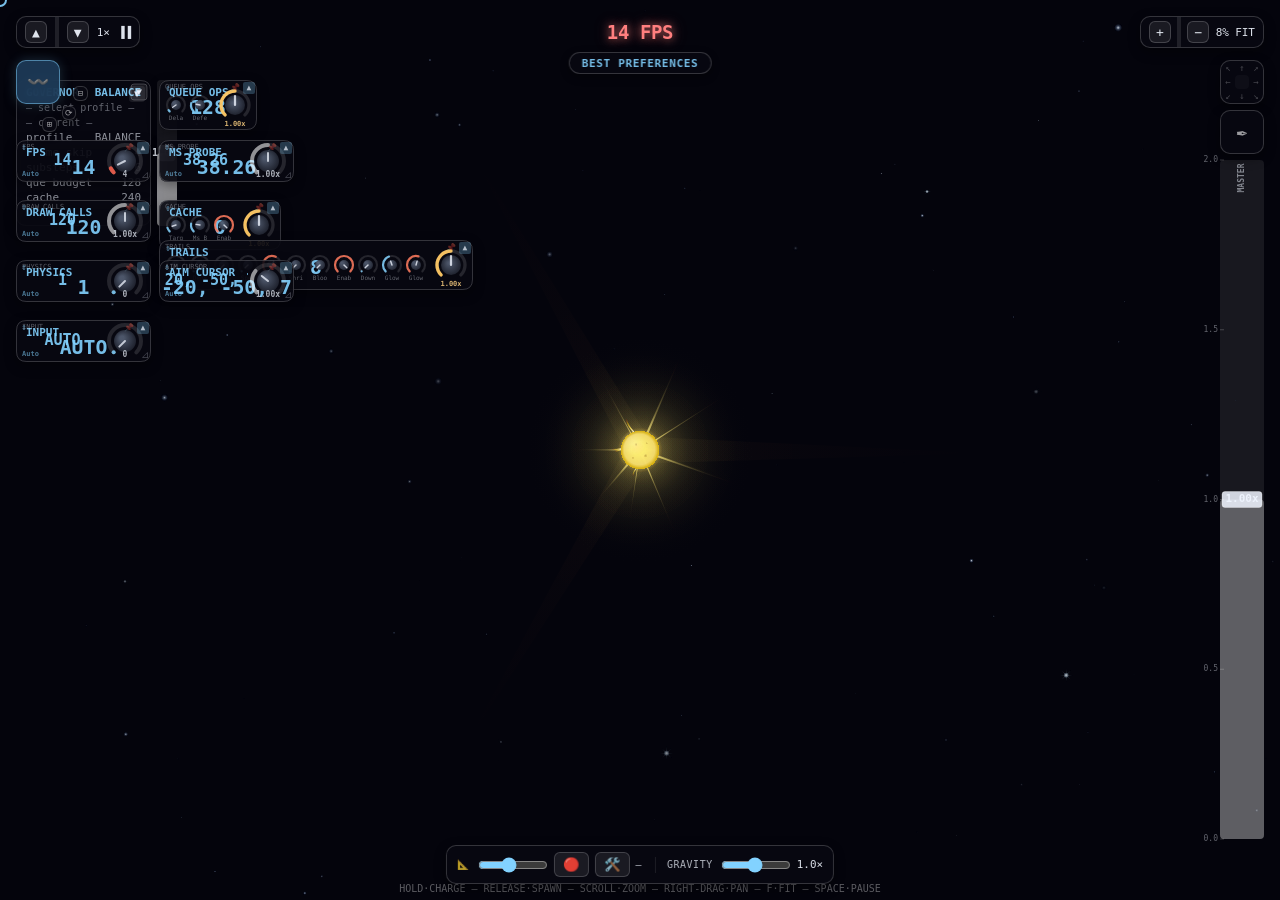
==== index.html @ 7699c80e "update" ====
<!DOCTYPE html>
<html lang="en">
<head>
<meta charset="UTF-8">
<meta name="viewport" content="width=device-width, initial-scale=1.0, maximum-scale=1.0, user-scalable=no">
<title>Galaxy Guardians</title>
<link rel="stylesheet" href="styles.css">
</head>
<body>
<canvas id="c"></canvas>
<div id="cursor"></div>
<div id="hint">HOLD·CHARGE — RELEASE·SPAWN — SCROLL·ZOOM — RIGHT-DRAG·PAN — F·FIT — SPACE·PAUSE</div>

<!-- TOP LEFT -->
<div id="speed-bar" role="toolbar" aria-label="Simulation Speed">
  <div class="sp-btn" id="sp-fast">▲</div>
  <div id="sp-track"><div id="sp-fill"></div><div id="sp-thumb"></div></div>
  <div class="sp-btn" id="sp-slow">▼</div>
  <div id="sp-label">1×</div>
  <div id="sp-pause" title="Pause/Resume">▐▐</div>
</div>

<!-- Top Middle Fps Counter -->
<div id="fpsCounter" role="toolbar" aria-label="Frames per second" class="fps-counter">0 FPS</div>

<!-- BEST PREFERENCES / benchmark button (under FPS counter, shown when debug is on) -->
<div id="bench-btn" title="Benchmark this device & save best preferences" aria-label="Best Preferences" role="button">BEST PREFERENCES</div>
<!-- Benchmark history strip: runs completed + score/improvement (shown when prefs exist) -->
<div id="bench-info" aria-hidden="true"></div>

<!-- TOP RIGHT -->
<div id="zoom-bar" role="toolbar" aria-label="Camera Zoom">
  <div class="zm-btn" id="zm-in" title="Zoom In">+</div>
  <div id="zm-track"><div id="zm-fill"></div><div id="zm-thumb"></div></div>
  <div class="zm-btn" id="zm-out" title="Zoom Out">−</div>
  <div id="zm-label">8%</div>
  <div id="zm-fit" title="Fit View">FIT</div>
</div>

<!-- PAN PAD (Below Zoom Bar) -->
<div id="pan-pad" aria-label="Directional Pan Control">
  <div class="pan-cell" dir="-1,-1">↖</div><div class="pan-cell" dir="0,-1">↑</div><div class="pan-cell" dir="1,-1">↗</div>
  <div class="pan-cell" dir="-1,0">←</div><div class="pan-cell center"></div><div class="pan-cell" dir="1,0">→</div>
  <div class="pan-cell" dir="-1,1">↙</div><div class="pan-cell" dir="0,1">↓</div><div class="pan-cell" dir="1,1">↘</div>
</div>

<!-- DEBUG TOGGLE (Below Pan Pad) -->
<div id="debug-btn" title="Toggle Debug Panels" aria-label="Toggle Debug" role="button">〰️</div>

<!-- DEBUG SATELLITES — 3 rays fanning right/below the debug button -->
<div id="dbg-closeall" class="dbg-sat" title="Close all panels (minimize + dock left)" aria-label="Close all panels" role="button">⊟</div>
<div id="dbg-reset"    class="dbg-sat" title="Reset all values to startup profile" aria-label="Reset all values" role="button">⟳</div>
<div id="dbg-arrange"  class="dbg-sat" title="Flip each panel minimized horizontal/vertical" aria-label="Flip panel orientation" role="button">⊞</div>

<!-- AIMS TOGGLE (Below Debug Button) -->
<div id="aims-btn" title="Toggle AIMS Input" aria-label="Toggle AIMS" role="button">✒️</div>

<div id="ui" role="toolbar" aria-label="Planet & Gravity Controls">
  <span class="lbl">📐</span>
  <input type="range" id="size-slider" min="1" max="10" value="5" step=".5">
  <button id="clear-btn">🔴</button>
  <button id="config-btn">🛠️</button>
  <span class="lbl" id="pcount">—</span>
  <span class="divider"></span>
  <span class="lbl">GRAVITY</span>
  <input type="range" id="grav-slider" min="0.05" max="2" value="1" step="0.05">
  <span id="grav-val">1.0×</span>
</div>

<!-- CONFIG MENU -->
<div id="config-menu" role="dialog" aria-modal="true">
  <div class="cfg-tabs">
    <div class="cfg-tab active" data-tab="physics">Physics</div>
    <div class="cfg-tab" data-tab="display">Display</div>
    <div class="cfg-tab" data-tab="sound">Sound</div>
    <div class="cfg-tab" data-tab="performance">CPU/GPU</div>
    <div class="cfg-tab" data-tab="hotkeys">Hotkeys</div>
    <div class="cfg-tab" data-tab="about">About</div>
    <div class="cfg-tab" data-tab="multiplayer">Multiplayer</div>
  </div>

  <div id="cfg-content-physics" class="cfg-content active">
    <div class="cfg-row"><label>GRAVITY CONST</label><input type="range" id="cfg-grav" min="40" max="240" value="120" step="2"><span id="cfg-grav-val">120</span></div>
    <div class="cfg-row"><label>SPRING STIFFNESS</label><input type="range" id="cfg-spring" min="0.1" max="1.2" value="0.40" step="0.01"><span id="cfg-spring-val">0.40</span></div>
    <div class="cfg-row"><label>DAMPING</label><input type="range" id="cfg-damp" min="0.96" max="1.0" value="1.0" step="0.001"><span id="cfg-damp-val">1.000</span></div>
    <div class="cfg-row"><label>SUBSTEPS</label><input type="range" id="cfg-substeps" min="4" max="16" value="8" step="1"><span id="cfg-substeps-val">8</span></div>
    <div class="cfg-row"><label>COLLISION RADIUS</label><input type="range" id="cfg-collr" min="0.8" max="2.0" value="1.15" step="0.01"><span id="cfg-collr-val">1.15</span></div>
    <div class="cfg-row"><label>PARTICLE RADIUS</label><input type="range" id="cfg-pr" min="1.5" max="5.0" value="2.8" step="0.1"><span id="cfg-pr-val">2.8</span></div>
    <div class="cfg-reset" id="cfg-reset-btn">⟳ RESET DEFAULTS</div>
  </div>

  <div id="cfg-content-display" class="cfg-content">
    <div class="cfg-row"><label>RESOLUTION</label><input type="range" id="cfg-res" min="0.5" max="2" value="1" step="0.25"><span id="cfg-res-val">1.0x</span></div>
    <div class="cfg-row"><label>FRAME CAP</label><input type="range" id="cfg-fps-cap" min="30" max="240" value="60" step="30"><span id="cfg-fps-cap-val">60</span></div>
    <div class="cfg-row"><label>FRAME SKIPPING</label><input type="range" id="cfg-skip" min="1" max="4" value="1" step="1"><span id="cfg-skip-val">1</span></div>
    <div class="cfg-row"><label>DAY/NIGHT CYCLE</label><input type="checkbox" id="cfg-daynight"></div>
    <div class="cfg-row"><label>SHOW STARS</label><input type="checkbox" id="cfg-stars" checked></div>
    <div class="cfg-row"><label>SHOW SUN CORONA</label><input type="checkbox" id="cfg-corona" checked></div>
    <div class="cfg-row"><label>SHOW ORBITS</label><input type="checkbox" id="cfg-orbits"></div>
    <div class="cfg-row"><label>PARTICLE BLOOM</label><input type="range" id="cfg-bloom" min="0" max="2" value="1" step="0.1"></div>
    <div class="cfg-row"><label>TRAIL FADE</label><input type="range" id="cfg-trail-fade" min="0" max="1" value="0.5" step="0.1"></div>
    <div class="cfg-row"><label>GLOW INTENSITY</label><input type="range" id="cfg-glow" min="0" max="2" value="1" step="0.1"></div>
    <div class="cfg-row"><label>UI OPACITY</label><input type="range" id="cfg-ui-alpha" min="0.2" max="1" value="0.88" step="0.01"></div>
  </div>
  <div id="cfg-content-sound" class="cfg-content">
    <div class="cfg-row"><label>MASTER VOLUME</label><input type="range" id="cfg-vol-master" min="0" max="1" value="0.5" step="0.01"></div>
    <div class="cfg-row"><label>SFX VOLUME</label><input type="range" id="cfg-vol-sfx" min="0" max="1" value="0.7" step="0.01"></div>
    <div class="cfg-row"><label>MUSIC VOLUME</label><input type="range" id="cfg-vol-music" min="0" max="1" value="0.3" step="0.01"></div>
    <div class="cfg-row"><label>COLLISION SOUNDS</label><input type="checkbox" id="cfg-sfx-coll" checked></div>
    <div class="cfg-row"><label>AMBIENT HUM</label><input type="checkbox" id="cfg-sfx-ambient" checked></div>
  </div>
  <div id="cfg-content-performance" class="cfg-content">
    <div class="cfg-metrics" id="system-metrics">
      <div class="metric-row"><span>OS</span><span id="sys-os">Loading...</span></div>
      <div class="metric-row"><span>Browser</span><span id="sys-browser">Loading...</span></div>
      <div class="metric-row"><span>Cores</span><span id="sys-cores">Loading...</span></div>
      <div class="metric-row"><span>Memory</span><span id="sys-mem">Loading...</span></div>
      <div class="metric-row"><span>Battery</span><span id="sys-batt">Loading...</span></div>
      <div class="metric-row"><span>Voltage</span><span id="sys-volt">N/A</span></div>
    </div>
  </div>
  <div id="cfg-content-hotkeys" class="cfg-content">
    <div class="hotkey-list">
      <div class="hk-row"><kbd>SPACE</kbd><span>Pause/Resume</span></div>
      <div class="hk-row"><kbd>F</kbd><span>Fit View</span></div>
      <div class="hk-row"><kbd>+</kbd> / <kbd>-</kbd><span>Zoom In/Out</span></div>
      <div class="hk-row"><kbd>R</kbd><span>Reset View</span></div>
      <div class="hk-row"><kbd>[</kbd> / <kbd>]</kbd><span>Sim Speed</span></div>
      <div class="hk-row"><kbd>~</kbd><span>Toggle Debug</span></div>
      <div class="hk-row"><kbd>Mouse Wheel</kbd><span>Zoom</span></div>
      <div class="hk-row"><kbd>Right Click</kbd><span>Pan</span></div>
    </div>
  </div>
  <div id="cfg-content-about" class="cfg-content">
    <div class="about-container">
      <div class="about-header">
        <div class="about-title">GALAXY GUARDIANS</div>
        <div class="about-version">MODULAR ENGINE v2.2.0</div>
      </div>
      <div class="about-section">
        <div class="section-label">ARCHITECTURE</div>
        <p>Built on a custom ES6 Modular Core designed for high-performance physics simulations and real-time astronomical rendering.</p>
      </div>
      <div class="about-section">
        <div class="section-label">OPTIMIZATIONS</div>
        <p>Zero-GC Spatial Hashing, Fast Integer Grid Collision, and Multi-step Verlet Integration.</p>
      </div>
      <div class="about-footer">
        Developed by NoonTheAmazingWhitePanther<br>
        © 2026 • Open Source Simulation
      </div>
    </div>
  </div>
  <div id="cfg-content-multiplayer" class="cfg-content">
    <div class="cfg-info">🔗 Multiplayer features coming soon...</div>
  </div>
</div>

<!-- 
  ========================================================================
  SCRIPTS: 2.0 MODULAR ARCHITECTURE
  ========================================================================
  The new main.js is an ES6 Module. It imports everything it needs.
  Legacy flat files are commented out to prevent global scope conflicts.
-->

<!-- 🔥 CRITICAL: type="module" is required for ES6 import/export to work -->
<script type="module" src="js/main.js"></script>



</body>
</html>
---- styles.css ----
/* ========================================
1. THEME VARIABLES (Dynamic via JS Config)
======================================== */
:root {
    --glass-blur: 10px;
    --glass-bg: rgba(8, 8, 18, 0.88);
    --glass-border: rgba(255, 255, 255, 0.18);
    --text-color: rgba(240, 245, 255, 0.92);
    --accent-color: rgba(130, 210, 255, 0.9);
    --font-family: "Space Mono", ui-monospace, monospace;
    --slider-width: 124px;
    --slider-height: 32px;
    --ui-bg: var(--glass-bg);
    --ui-border: var(--glass-border);
    --ui-text: var(--text-color);
    --ui-accent: var(--accent-color);
    --ui-font: var(--font-family);
    --ui-pad: 6px 10px;
    --ui-radius: 10px;
    --safe: 16px;
    --pad-size: 44px;
}

/* ========================================
2. RESET & CANVAS
======================================== */
* { box-sizing: border-box; margin: 0; padding: 0; }
html, body { width: 100%; height: 100%; overflow: hidden; background: #04040c; }
body {
    color: var(--ui-text); font-family: var(--ui-font); touch-action: none;
    user-select: none; -webkit-tap-highlight-color: transparent;
}
canvas#c { 
  display: block; 
  width: 100vw; 
  height: 100vh; 
  z-index: 0; 
  touch-action: none; /* Forces browser to let JS handle all touch drags */
}
/* ========================================
3. SHARED BAR DESIGN
======================================== */
#speed-bar, #zoom-bar, #ui {
    position: fixed; z-index: 50; background: var(--ui-bg);
    border: 1px solid var(--ui-border); border-radius: var(--ui-radius);
    box-shadow: 0 4px 12px rgba(0, 0, 0, 0.4);
    backdrop-filter: blur(var(--glass-blur));
    -webkit-backdrop-filter: blur(var(--glass-blur));
    display: flex; flex-wrap: nowrap; white-space: nowrap;
    align-items: center; justify-content: center; gap: 6px;
    padding: var(--ui-pad); font-size: 11px;
}

/* ========================================
4. BAR POSITIONING
======================================== */
#speed-bar { top: var(--safe); left: var(--safe); }
#zoom-bar { top: var(--safe); right: var(--safe); }
#ui { bottom: var(--safe); left: 50%; transform: translateX(-50%); max-width: 98vw; }

/* ========================================
5. INTERACTIVE ELEMENTS
======================================== */
input[type="range"] {
    width: 70px; flex-shrink: 1; accent-color: var(--ui-accent);
    cursor: pointer; vertical-align: middle;
}
button, .sp-btn, .zm-btn {
    background: rgba(255, 255, 255, 0.08); border: 1px solid var(--ui-border);
    color: var(--ui-text); padding: 4px 8px; border-radius: 6px;
    font-family: inherit; cursor: pointer; user-select: none; min-width: 28px;
    display: flex; align-items: center; justify-content: center; transition: background 0.2s;
}
button:hover, .sp-btn:hover, .zm-btn:hover { background: rgba(255, 255, 255, 0.18); }
.lbl { opacity: 0.8; margin-right: 2px; font-size: 10px; letter-spacing: 0.05em; }
.divider { width: 1px; height: 16px; background: var(--ui-border); margin: 0 5px; opacity: 0.5; }
/* ========================================
5b. SPEED BAR TRACK & THUMB
======================================== */
#sp-track {
    position: relative; width: 4px; height: 60px; background: rgba(255, 255, 255, 0.1);
    border-radius: 2px; cursor: pointer; flex-shrink: 0;
}
#sp-fill {
    position: absolute; bottom: 0; left: 0; width: 100%;
    background: var(--ui-accent); border-radius: 2px; transition: height 0.1s ease-out;
}
#sp-thumb {
    position: absolute; left: 50%; width: 10px; height: 10px; margin-left: -5px;
    background: var(--ui-accent); border-radius: 50%;
    box-shadow: 0 0 6px rgba(130, 210, 255, 0.6); transition: top 0.1s ease-out; pointer-events: none;
}
#sp-pause.paused { color: #ff7f7f; }

/* ========================================
5c. ZOOM BAR TRACK & THUMB
======================================== */
#zm-track {
    position: relative; width: 4px; height: 60px; background: rgba(255, 255, 255, 0.1);
    border-radius: 2px; cursor: pointer; flex-shrink: 0;
}
#zm-fill {
    position: absolute; bottom: 0; left: 0; width: 100%;
    background: var(--ui-accent); border-radius: 2px; transition: height 0.1s ease-out;
}
#zm-thumb {
    position: absolute; left: 50%; width: 10px; height: 10px; margin-left: -5px;
    background: var(--ui-accent); border-radius: 50%;
    box-shadow: 0 0 6px rgba(130, 210, 255, 0.6); transition: top 0.1s ease-out; pointer-events: none;
}
/* ========================================
6. PAN PAD
======================================== */
#pan-pad {
    position: fixed; top: calc(var(--safe) + var(--pad-size)); right: var(--safe); z-index: 55;
    width: var(--pad-size); height: var(--pad-size); background: var(--ui-bg); border: 1px solid var(--ui-border);
    border-radius: 10px; backdrop-filter: blur(var(--glass-blur));
    -webkit-backdrop-filter: blur(var(--glass-blur)); display: grid;
    grid-template-columns: repeat(3, 1fr); grid-template-rows: repeat(3, 1fr);
    cursor: pointer; touch-action: none; user-select: none;
    box-shadow: 0 4px 12px rgba(0, 0, 0, 0.4); transition: transform 0.1s, background 0.1s;
}
#pan-pad.active { transform: scale(0.92); background: rgba(30, 30, 50, 0.85); }
#pan-pad.locked {
    transform: scale(1);
    background: rgba(20, 60, 100, 0.9);
    border-color: rgba(100, 180, 255, 0.7);
    box-shadow: 0 0 14px rgba(100, 180, 255, 0.35), 0 4px 12px rgba(0,0,0,0.4);
    animation: pan-pulse 1.4s ease-in-out infinite;
}
@keyframes pan-pulse {
    0%, 100% { box-shadow: 0 0 8px rgba(100,180,255,0.3), 0 4px 12px rgba(0,0,0,0.4); }
    50%       { box-shadow: 0 0 20px rgba(100,180,255,0.6), 0 4px 12px rgba(0,0,0,0.4); }
}

#debug-btn {
    position: fixed;
    top: calc(var(--safe) + var(--pad-size));
    left: var(--safe);
    z-index: 55;
    width: var(--pad-size); height: var(--pad-size);
    background: var(--ui-bg);
    border: 1px solid var(--ui-border);
    border-radius: 10px;
    backdrop-filter: blur(var(--glass-blur));
    -webkit-backdrop-filter: blur(var(--glass-blur));
    display: flex; align-items: center; justify-content: center;
    font-size: 18px; line-height: 1;
    cursor: pointer;
    touch-action: none; user-select: none;
    box-shadow: 0 4px 12px rgba(0, 0, 0, 0.4);
    transition: transform 0.1s, background 0.1s, border-color 0.2s;
    padding: 0; margin: 0;
    color: rgba(255,255,255,0.6);
}
#debug-btn:active  { transform: scale(0.92); }

/* ── Debug satellites — 3 mini buttons (1/3 of debug btn) shooting out like
      sun-rays to the right & below, at equal 30° steps (15°/45°/75°).
      Positions derived from the debug button's centre + radius = --pad-size,
      so they track --safe / --pad-size at any size. Same chrome as #debug-btn,
      just smaller, and the same left/top spacing rhythm (var(--safe)). */
.dbg-sat {
    position: fixed;
    z-index: 55;
    width: calc(var(--pad-size) / 3);
    height: calc(var(--pad-size) / 3);
    background: var(--ui-bg);
    border: 1px solid var(--ui-border);
    border-radius: 6px;
    backdrop-filter: blur(var(--glass-blur));
    -webkit-backdrop-filter: blur(var(--glass-blur));
    display: flex; align-items: center; justify-content: center;
    font-size: 9px; line-height: 1;
    cursor: pointer;
    touch-action: none; user-select: none;
    box-shadow: 0 3px 8px rgba(0, 0, 0, 0.4);
    transition: transform 0.1s, background 0.1s, border-color 0.2s;
    padding: 0; margin: 0;
    color: rgba(255,255,255,0.6);
}
.dbg-sat:active { transform: scale(0.9); }
.dbg-sat:hover  { background: rgba(30, 30, 50, 0.85); color: rgba(255,255,255,0.9); }

/* Ray 1 — 15° below the rightward horizontal (top-most, most "to the right") */
#dbg-closeall { left: calc(var(--safe) + var(--pad-size) * 1.299); top: calc(var(--safe) + var(--pad-size) * 1.592); }
/* Ray 2 — 45° (the diagonal) */
#dbg-reset    { left: calc(var(--safe) + var(--pad-size) * 1.040); top: calc(var(--safe) + var(--pad-size) * 2.040); }
/* Ray 3 — 75° below horizontal (bottom-most, most "below") */
#dbg-arrange  { left: calc(var(--safe) + var(--pad-size) * 0.592); top: calc(var(--safe) + var(--pad-size) * 2.299); }

#aims-btn {
    position: fixed;
    top: calc(var(--safe) + var(--pad-size) + var(--pad-size) + 6px);
    right: var(--safe);
    z-index: 55;
    width: var(--pad-size); height: var(--pad-size);
    background: var(--ui-bg);
    border: 1px solid var(--ui-border);
    border-radius: 10px;
    backdrop-filter: blur(var(--glass-blur));
    -webkit-backdrop-filter: blur(var(--glass-blur));
    display: flex; align-items: center; justify-content: center;
    font-size: 18px; line-height: 1;
    cursor: pointer;
    touch-action: none; user-select: none;
    box-shadow: 0 4px 12px rgba(0, 0, 0, 0.4);
    transition: transform 0.1s, background 0.1s, border-color 0.2s;
    padding: 0; margin: 0;
    color: rgba(255,255,255,0.6);
}
#aims-btn:active { transform: scale(0.92); }
#aims-btn.active {
    background: rgba(30, 80, 50, 0.9);
    border-color: rgba(130, 255, 160, 0.5);
    color: rgba(130, 255, 160, 0.95);
    box-shadow: 0 0 12px rgba(130, 255, 160, 0.2), 0 4px 12px rgba(0,0,0,0.4);
}
#debug-btn.active  {
    background: rgba(30, 60, 90, 0.9);
    border-color: rgba(130, 210, 255, 0.5);
    color: rgba(130, 210, 255, 0.95);
    box-shadow: 0 0 12px rgba(130, 210, 255, 0.2), 0 4px 12px rgba(0,0,0,0.4);
}
.pan-cell { display: flex; align-items: center; justify-content: center; color: rgba(255, 255, 255, 0.25); font-size: 9px; pointer-events: none; }
.pan-cell.center { background: rgba(255, 255, 255, 0.03); border-radius: 4px; }
#pan-pad:hover .pan-cell:not(.center) { color: rgba(255, 255, 255, 0.45); }

/* ========================================
7. CONFIG MODAL
======================================== */
#config-menu {
    position: fixed; top: 50%; left: 50%; transform: translate(-50%, -50%);
    background: var(--ui-bg); border: 1px solid var(--ui-border); border-radius: var(--ui-radius);
    padding: 18px; backdrop-filter: blur(12px); display: none;
    width: 320px; height: 360px; max-width: 90vw; max-height: 80vh; z-index: 200;
    box-shadow: 0 8px 24px rgba(0, 0, 0, 0.5); overflow: hidden;
}
.cfg-row { display: flex; align-items: center; justify-content: space-between; margin-bottom: 10px; font-size: 11px; }
.cfg-row label { min-width: 115px; opacity: 0.9; }
.cfg-row input { width: 110px; }
.cfg-title { font-size: 13px; font-weight: 600; margin-bottom: 14px; text-align: center; }
.cfg-reset { text-align: center; margin-top: 12px; cursor: pointer; color: var(--ui-accent); font-size: 11px; }
/* ========================================
8. OVERLAY ELEMENTS
======================================== */
#cursor {
    position: fixed; width: 14px; height: 14px; border: 2px solid var(--ui-accent);
    border-radius: 50%; pointer-events: none; transform: translate(-50%, -50%);
    transition: width 0.15s, height 0.15s; mix-blend-mode: screen; z-index: 150;
}
#cursor.holding { width: 8px; height: 8px; border-width: 3px; }
#hint {
    position: fixed; bottom: 6px; left: 50%; transform: translateX(-50%);
    color: rgba(255, 255, 255, 0.35); font-size: 10px; pointer-events: none; z-index: 10;
}
.fps-counter {
    position: fixed; top: var(--safe); left: 50%; transform: translateX(-50%);
    display: inline-flex; align-items: center; justify-content: center; height: 32px;
    padding: 0 14px; margin: 0; font-family: var(--ui-font); font-size: 19px; font-weight: 700;
    line-height: 1; letter-spacing: -0.02em; color: var(--ui-accent);
    text-shadow: 0 0 8px rgba(130,210,255,0.7), 0 0 16px rgba(130,210,255,0.4), 0 2px 4px rgba(0,0,0,0.5);
    z-index: 60; pointer-events: none; white-space: nowrap;
}
.fps-counter.good { color: #7fff7f; text-shadow: 0 0 8px rgba(127,255,127,0.7), 0 0 16px rgba(127,255,127,0.4), 0 2px 4px rgba(0,0,0,0.5); }
.fps-counter.okay { color: #ffd77f; text-shadow: 0 0 8px rgba(255,215,127,0.7), 0 0 16px rgba(255,215,127,0.4), 0 2px 4px rgba(0,0,0,0.5); }
.fps-counter.low { color: #ff7f7f; text-shadow: 0 0 8px rgba(255,127,127,0.7), 0 0 16px rgba(255,127,127,0.4), 0 2px 4px rgba(0,0,0,0.5); }

/* BEST PREFERENCES — benchmark trigger, centred just below the FPS counter.
   Hidden until the debug system is toggled on (gets .on from DebugRouter). */
#bench-btn {
    position: fixed;
    top: calc(var(--safe) + 36px);
    left: 50%;
    transform: translateX(-50%);
    z-index: 60;
    display: none;
    align-items: center; justify-content: center;
    height: 22px; padding: 0 12px;
    font-family: var(--ui-font); font-size: 11px; font-weight: 700;
    letter-spacing: 0.06em;
    color: var(--ui-accent);
    background: var(--ui-bg);
    border: 1px solid var(--ui-border);
    border-radius: 11px;
    backdrop-filter: blur(var(--glass-blur));
    -webkit-backdrop-filter: blur(var(--glass-blur));
    box-shadow: 0 3px 8px rgba(0,0,0,0.4);
    cursor: pointer; white-space: nowrap;
    touch-action: none; user-select: none;
    transition: transform 0.1s, background 0.1s, color 0.2s;
}
#bench-btn.on     { display: inline-flex; }
#bench-btn:active { transform: translateX(-50%) scale(0.94); }
#bench-btn.busy   { color: #ffd77f; border-color: rgba(255,215,127,0.6); }

/* Benchmark history strip — runs + score/improvement, just under the button. */
#bench-info {
    position: fixed;
    top: calc(var(--safe) + 62px);
    left: 50%;
    transform: translateX(-50%);
    z-index: 60;
    display: none;
    font-family: var(--ui-font); font-size: 10px; font-weight: 600;
    letter-spacing: 0.04em;
    color: rgba(255,255,255,0.6);
    white-space: nowrap;
    text-shadow: 0 1px 3px rgba(0,0,0,0.6);
    pointer-events: none;
}
#bench-info.on   { display: block; }
#bench-info .up  { color: #8fe08f; }
#bench-info .dn  { color: #ffb37f; }
/* ========================================
9. RESPONSIVE FALLBACKS (< 800px)
======================================== */
@media (max-width: 800px) {
    :root { --safe: 10px; --ui-pad: 5px 8px; }
    #speed-bar, #zoom-bar, #ui { font-size: 10px; gap: 5px; padding: 5px 8px; }
    input[type="range"] { width: 45px; }
    .divider { height: 14px; margin: 0 3px; }
    :root { --pad-size: 38px; }
    #pan-pad { top: calc(var(--safe) + var(--pad-size)); }
    .pan-cell { font-size: 7px; } #hint { font-size: 8px; }
}

/* ========================================
11. FORCED IDENTICAL SIZE: SPEED & ZOOM (No !important needed)
======================================== */
#speed-bar, #zoom-bar {
    width: var(--slider-width); height: var(--slider-height);
    min-width: var(--slider-width); max-width: var(--slider-width);
    min-height: var(--slider-height); max-height: var(--slider-height);
    padding: 0 8px; margin: 0; box-sizing: border-box;
    display: flex; align-items: center; justify-content: space-between; gap: 4px;
    flex-shrink: 0; flex-grow: 0; overflow: hidden;
}
#speed-bar button, #zoom-bar button, #speed-bar [class*="btn"], #zoom-bar [class*="btn"] {
    width: 22px; height: 22px; min-width: 22px; max-width: 22px;
    min-height: 22px; max-height: 22px; padding: 0; margin: 0; font-size: 13px;
    line-height: 1; display: flex; align-items: center; justify-content: center;
    box-sizing: border-box; flex-shrink: 0;
}
#speed-bar > span, #zoom-bar > span, #speed-bar [class*="label"], #zoom-bar [class*="label"], #speed-bar [class*="text"], #zoom-bar [class*="text"] {
    font-family: inherit; font-size: 12px; font-weight: 600; line-height: 1;
    text-align: center; flex: 1; padding: 0; margin: 0; white-space: nowrap; overflow: hidden;
}

/* ========================================
12. DEBUG BUTTON & TABS
======================================== */
#debug-toggle-btn {
    position: fixed; top: calc(var(--safe) + 44px); left: var(--safe); z-index: 55;
    width: 44px; height: 44px; background: var(--ui-bg); border: 1px solid var(--ui-border);
    border-radius: 10px; backdrop-filter: blur(var(--glass-blur));
    -webkit-backdrop-filter: blur(var(--glass-blur)); display: flex;
    align-items: center; justify-content: center; font-family: var(--ui-font);
    font-size: 24px; font-weight: bold; color: var(--ui-accent); cursor: pointer;
    transition: transform 0.1s, background 0.1s; box-shadow: 0 4px 12px rgba(0, 0, 0, 0.4); padding: 0; line-height: 1;
}
#debug-toggle-btn:hover { background: rgba(30, 30, 50, 0.85); }
#debug-toggle-btn:active { transform: scale(0.92); }
.cfg-tabs { display: flex; gap: 4px; margin-bottom: 14px; border-bottom: 1px solid var(--ui-border); padding-bottom: 8px; overflow-x: auto; scrollbar-width: none; }
.cfg-tabs::-webkit-scrollbar { display: none; }
.cfg-tab { padding: 4px 8px; font-size: 10px; cursor: pointer; opacity: 0.5; white-space: nowrap; border-radius: 4px; transition: opacity 0.2s, background 0.2s; }
.cfg-tab:hover { opacity: 0.8; background: rgba(255,255,255,0.05); }
.cfg-tab.active { opacity: 1; color: var(--ui-accent); background: rgba(130,210,255,0.1); }
.cfg-content { display: none; height: 280px; overflow-y: auto; scrollbar-width: thin; }
.cfg-content.active { display: block; }
.cfg-info { font-size: 11px; opacity: 0.7; line-height: 1.5; height: 100%; display: flex; align-items: center; justify-content: center; text-align: center; }
.hotkey-list, .cfg-metrics { padding: 10px; }
.hk-row, .metric-row { display: flex; justify-content: space-between; align-items: center; margin-bottom: 8px; font-size: 11px; }
.hk-row kbd { background: rgba(255, 255, 255, 0.1); border: 1px solid var(--ui-border); border-radius: 4px; padding: 2px 6px; font-family: var(--ui-font); color: var(--ui-accent); }
.metric-row span:first-child { opacity: 0.6; }
.metric-row span:last-child { color: var(--ui-accent); font-weight: bold; }
.about-container { padding: 10px; display: flex; flex-direction: column; gap: 16px; height: 100%; }
.about-header { text-align: center; border-bottom: 1px solid var(--ui-border); padding-bottom: 12px; }
.about-title { font-size: 16px; font-weight: 800; letter-spacing: 2px; color: var(--ui-accent); }
.about-version { font-size: 9px; opacity: 0.5; margin-top: 4px; }
.about-section { font-size: 10px; line-height: 1.4; }
.section-label { font-weight: bold; color: var(--ui-accent); margin-bottom: 4px; opacity: 0.8; font-size: 9px; }
.about-footer { margin-top: auto; text-align: center; font-size: 9px; opacity: 0.4; padding-bottom: 10px; }
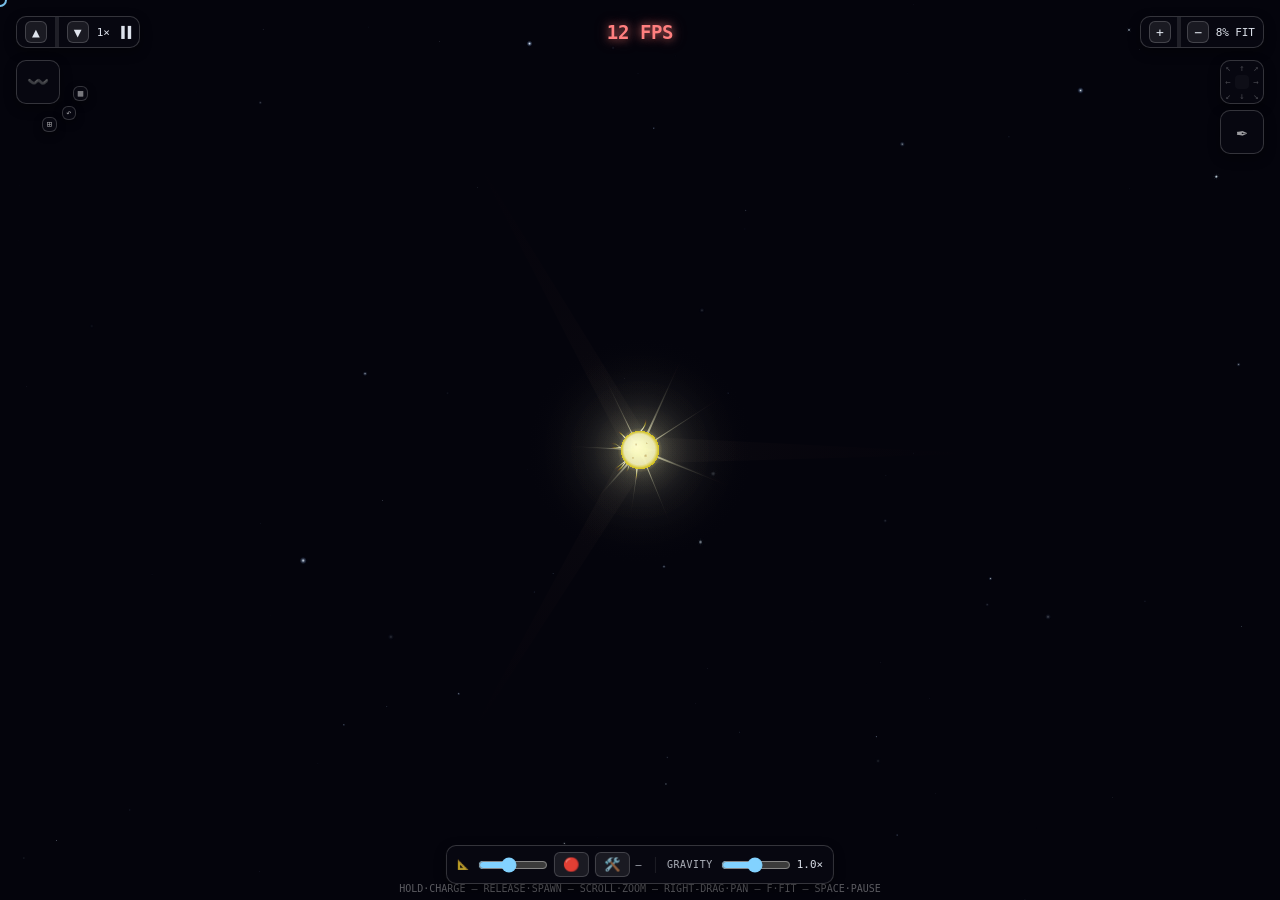
==== commit 9d669f8b: "update" ====
--- a/index.html
+++ b/index.html
@@ -48,9 +48,9 @@
 <div id="debug-btn" title="Toggle Debug Panels" aria-label="Toggle Debug" role="button">〰️</div>
 
 <!-- DEBUG SATELLITES — 3 rays fanning right/below the debug button -->
-<div id="dbg-closeall" class="dbg-sat" title="Close all panels (minimize + dock left)" aria-label="Close all panels" role="button">⊟</div>
-<div id="dbg-reset"    class="dbg-sat" title="Reset all values to startup profile" aria-label="Reset all values" role="button">⟳</div>
-<div id="dbg-arrange"  class="dbg-sat" title="Flip each panel minimized horizontal/vertical" aria-label="Flip panel orientation" role="button">⊞</div>
+<div id="dbg-closeall" class="dbg-sat" title="Arrange panels — Tetris pack (randomized)" aria-label="Arrange panels" role="button">▦</div>
+<div id="dbg-reset"    class="dbg-sat" title="Undo last change (hold: reset to loaded profile)" aria-label="Undo" role="button">↶</div>
+<div id="dbg-arrange"  class="dbg-sat" title="Free Roam ⇄ Snap to Grid" aria-label="Free roam or snap to grid" role="button">⊞</div>
 
 <!-- AIMS TOGGLE (Below Debug Button) -->
 <div id="aims-btn" title="Toggle AIMS Input" aria-label="Toggle AIMS" role="button">✒️</div>
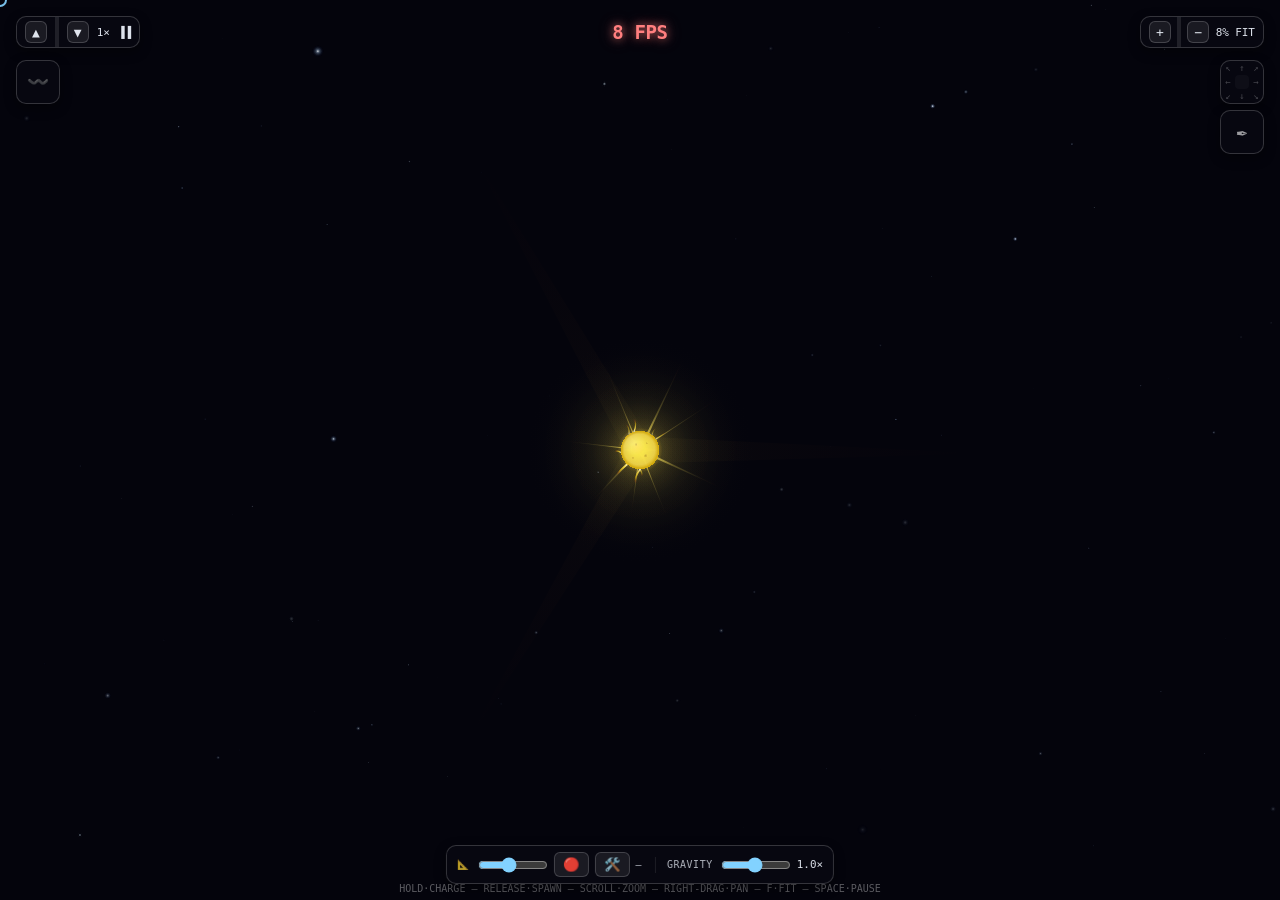
==== commit 97d0b195: "update" ====
--- a/index.html
+++ b/index.html
@@ -51,6 +51,8 @@
 <div id="dbg-closeall" class="dbg-sat" title="Arrange panels — Tetris pack (randomized)" aria-label="Arrange panels" role="button">▦</div>
 <div id="dbg-reset"    class="dbg-sat" title="Undo last change (hold: reset to loaded profile)" aria-label="Undo" role="button">↶</div>
 <div id="dbg-arrange"  class="dbg-sat" title="Free Roam ⇄ Snap to Grid" aria-label="Free roam or snap to grid" role="button">⊞</div>
+<div id="dbg-expand"   class="dbg-sat" title="Open all panels to maximum size" aria-label="Expand all panels" role="button">⛶</div>
+<div id="dbg-glasses"  class="dbg-sat" title="Reading glasses — panel+console ratio ×1 ×2 ×3" aria-label="Interface ratio" role="button">👓</div>
 
 <!-- AIMS TOGGLE (Below Debug Button) -->
 <div id="aims-btn" title="Toggle AIMS Input" aria-label="Toggle AIMS" role="button">✒️</div>
--- a/styles.css
+++ b/styles.css
@@ -170,7 +170,7 @@
     border-radius: 6px;
     backdrop-filter: blur(var(--glass-blur));
     -webkit-backdrop-filter: blur(var(--glass-blur));
-    display: flex; align-items: center; justify-content: center;
+    display: none; align-items: center; justify-content: center;
     font-size: 9px; line-height: 1;
     cursor: pointer;
     touch-action: none; user-select: none;
@@ -179,15 +179,50 @@
     padding: 0; margin: 0;
     color: rgba(255,255,255,0.6);
 }
+/* Satellites (and the console-mode ray) exist ONLY while debug is on. Hidden =
+   display:none = no pointer events, so there are no phantom/overlapping taps
+   when debug is off. body.dbg-on is toggled by the 〰️ debug button. */
+body.dbg-on .dbg-sat { display: flex; }
 .dbg-sat:active { transform: scale(0.9); }
 .dbg-sat:hover  { background: rgba(30, 30, 50, 0.85); color: rgba(255,255,255,0.9); }
 
-/* Ray 1 — 15° below the rightward horizontal (top-most, most "to the right") */
-#dbg-closeall { left: calc(var(--safe) + var(--pad-size) * 1.299); top: calc(var(--safe) + var(--pad-size) * 1.592); }
-/* Ray 2 — 45° (the diagonal) */
-#dbg-reset    { left: calc(var(--safe) + var(--pad-size) * 1.040); top: calc(var(--safe) + var(--pad-size) * 2.040); }
-/* Ray 3 — 75° below horizontal (bottom-most, most "below") */
-#dbg-arrange  { left: calc(var(--safe) + var(--pad-size) * 0.592); top: calc(var(--safe) + var(--pad-size) * 2.299); }
+/* Sun-ray fan — 5 mini buttons arcing down the RIGHT of the 〰️ debug button.
+   Radius 1.05×--pad-size from the debug centre (pulled in close), angle steps
+   24° so the inter-button gaps stay touch-safe (~4.5px at 44px pad). Rays at
+   -8°/16°/40°/64°/88° from horizontal; verified non-overlapping (each other
+   AND the debug button; AIMS ✒️ lives top-right, out of reach). Top ray is
+   the console-mode button (#gg-console-mode, in console-view). */
+#dbg-closeall { left: calc(var(--safe) + var(--pad-size) * 1.343); top: calc(var(--safe) + var(--pad-size) * 1.623); }
+#dbg-reset    { left: calc(var(--safe) + var(--pad-size) * 1.138); top: calc(var(--safe) + var(--pad-size) * 2.008); }
+#dbg-arrange  { left: calc(var(--safe) + var(--pad-size) * 0.794); top: calc(var(--safe) + var(--pad-size) * 2.277); }
+#dbg-expand   { left: calc(var(--safe) + var(--pad-size) * 0.370); top: calc(var(--safe) + var(--pad-size) * 2.383); }
+#dbg-glasses  { left: calc(var(--safe) + var(--pad-size) * 1.224); top: calc(var(--safe) + var(--pad-size) * 0.777); }
+
+/* Console mode: the 4 action satellites are PANEL-mode tools — hidden while
+   the Live Text console owns the screen. Only the console/panel ray
+   (#gg-console-mode — not a .dbg-sat) survives in both debug modes. Must sit
+   AFTER `body.dbg-on .dbg-sat` so it wins the cascade. */
+body.dbg-console .dbg-sat { display: none; }
+
+/* Console row slider — lazy-built on row press, tweened thumb. */
+#gg-console .cslider { padding: 2px 8px 6px; }
+#gg-console .cslider .track {
+    position: relative; height: 14px; border-radius: 7px;
+    background: rgba(255,255,255,0.07);
+    border: 1px solid rgba(255,255,255,0.10);
+    touch-action: none; cursor: pointer;
+}
+#gg-console .cslider .sfill {
+    position: absolute; left: 0; top: 0; bottom: 0; width: 0;
+    border-radius: 7px; background: rgba(130,210,255,0.30);
+}
+#gg-console .cslider .thumb {
+    position: absolute; top: 50%; left: 0; width: 10px; height: 10px;
+    margin: -5px 0 0 -5px; border-radius: 50%;
+    background: rgba(130,210,255,0.95);
+    box-shadow: 0 0 6px rgba(130,210,255,0.6);
+    pointer-events: none;
+}
 
 #aims-btn {
     position: fixed;
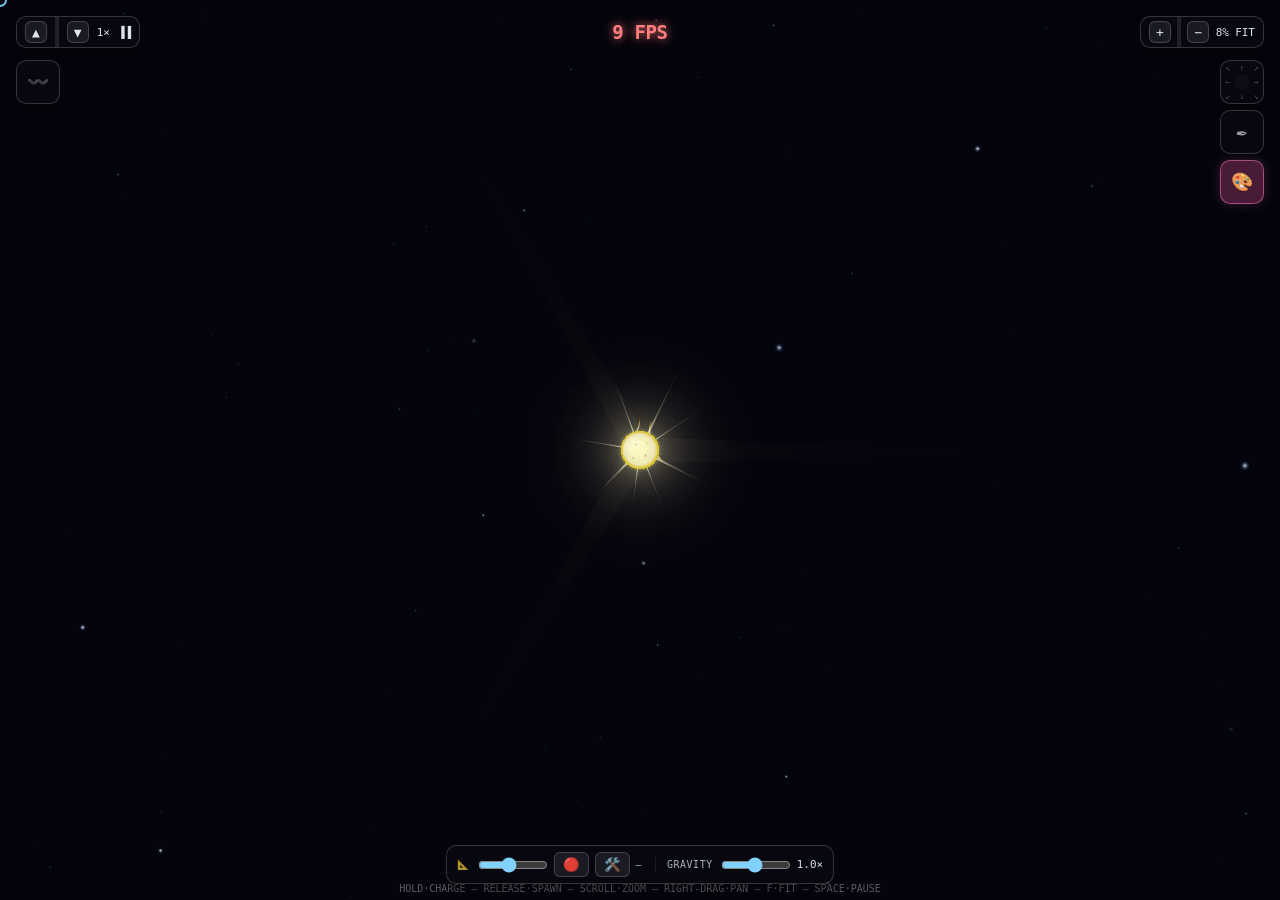
==== commit b1fd4f3e: "update" ====
--- a/index.html
+++ b/index.html
@@ -56,6 +56,9 @@
 
 <!-- AIMS TOGGLE (Below Debug Button) -->
 <div id="aims-btn" title="Toggle AIMS Input" aria-label="Toggle AIMS" role="button">✒️</div>
+
+<!-- PAINTING TOGGLE (Below AIMS Button) -->
+<div id="painting-btn" title="Toggle Painting Mode" aria-label="Toggle Painting" role="button">🎨</div>
 
 <div id="ui" role="toolbar" aria-label="Planet & Gravity Controls">
   <span class="lbl">📐</span>
--- a/styles.css
+++ b/styles.css
@@ -251,6 +251,35 @@
     color: rgba(130, 255, 160, 0.95);
     box-shadow: 0 0 12px rgba(130, 255, 160, 0.2), 0 4px 12px rgba(0,0,0,0.4);
 }
+
+/* PAINTING BUTTON — Below AIMS */
+#painting-btn {
+    position: fixed;
+    top: calc(var(--safe) + var(--pad-size) + var(--pad-size) + var(--pad-size) + 12px);
+    right: var(--safe);
+    z-index: 55;
+    width: var(--pad-size); height: var(--pad-size);
+    background: var(--ui-bg);
+    border: 1px solid var(--ui-border);
+    border-radius: 10px;
+    backdrop-filter: blur(var(--glass-blur));
+    -webkit-backdrop-filter: blur(var(--glass-blur));
+    display: flex; align-items: center; justify-content: center;
+    font-size: 18px; line-height: 1;
+    cursor: pointer;
+    touch-action: none; user-select: none;
+    box-shadow: 0 4px 12px rgba(0, 0, 0, 0.4);
+    transition: transform 0.1s, background 0.1s, border-color 0.2s;
+    padding: 0; margin: 0;
+    color: rgba(255,255,255,0.6);
+}
+#painting-btn:active { transform: scale(0.92); }
+#painting-btn.active {
+    background: rgba(80, 30, 60, 0.9);
+    border-color: rgba(255, 130, 200, 0.5);
+    color: rgba(255, 130, 200, 0.95);
+    box-shadow: 0 0 12px rgba(255, 130, 200, 0.2), 0 4px 12px rgba(0,0,0,0.4);
+}
 #debug-btn.active  {
     background: rgba(30, 60, 90, 0.9);
     border-color: rgba(130, 210, 255, 0.5);
@@ -302,8 +331,12 @@
 .fps-counter.low { color: #ff7f7f; text-shadow: 0 0 8px rgba(255,127,127,0.7), 0 0 16px rgba(255,127,127,0.4), 0 2px 4px rgba(0,0,0,0.5); }
 
 /* BEST PREFERENCES — benchmark trigger, centred just below the FPS counter.
-   Hidden until the debug system is toggled on (gets .on from DebugRouter). */
+   REMOVED FROM SCREEN for now: it overlaps the UpdateFeed line. The wiring
+   stays intact — the benchmark is still reachable via the Tetris fan 🏆 —
+   and !important beats the .on toggle, so nothing can re-show it until this
+   rule is deleted. */
 #bench-btn {
+    display: none !important;
     position: fixed;
     top: calc(var(--safe) + 36px);
     left: 50%;
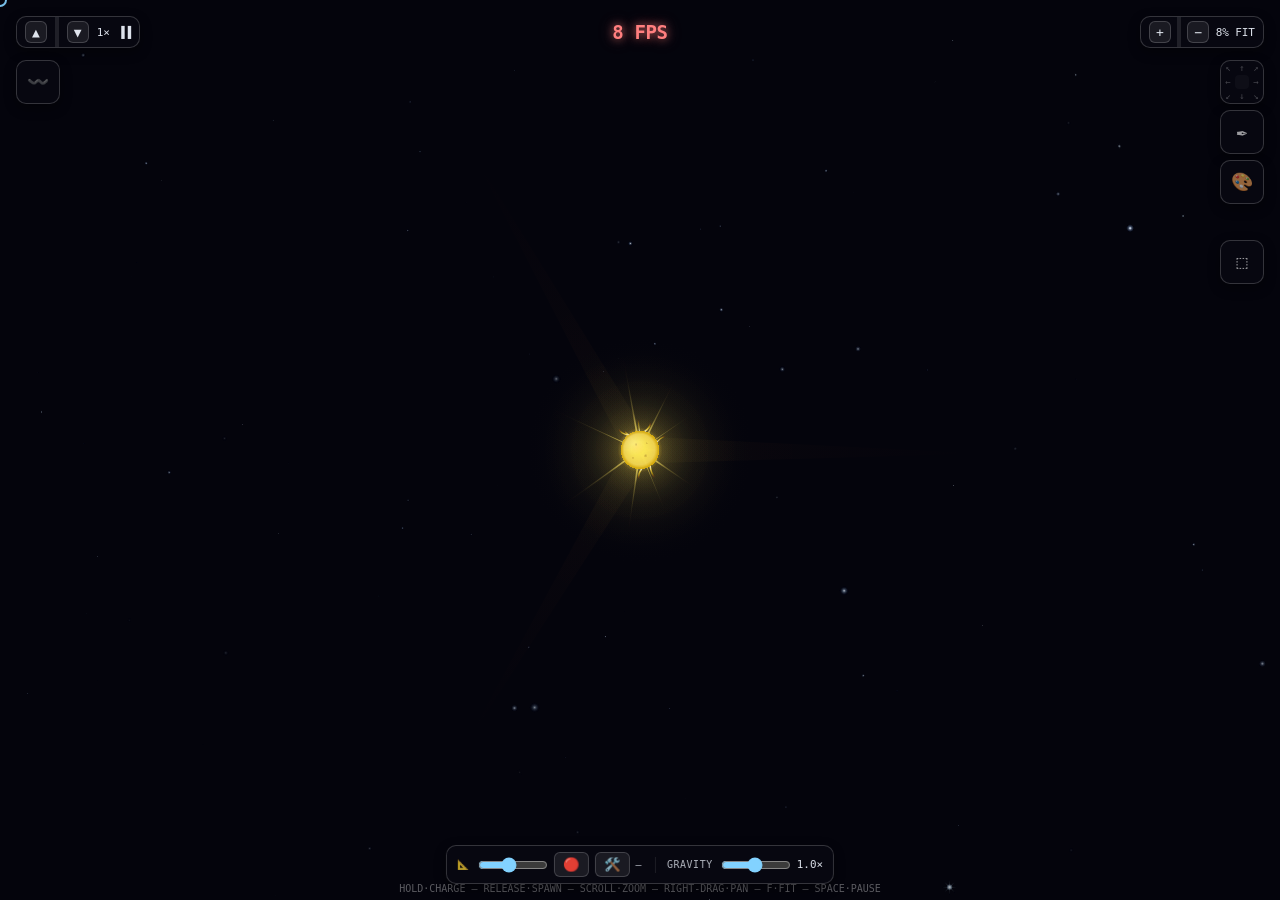
==== commit 012fd145: "update" ====
--- a/index.html
+++ b/index.html
@@ -57,8 +57,21 @@
 <!-- AIMS TOGGLE (Below Debug Button) -->
 <div id="aims-btn" title="Toggle AIMS Input" aria-label="Toggle AIMS" role="button">✒️</div>
 
+<!-- AIMS SATELLITES — fanned left of aims-btn -->
+<div id="aims-sat-refresh" class="aims-sat" title="Refresh Map — clean re-register + rebuild" aria-label="Refresh AIMS map" role="button">↻</div>
+<div id="aims-sat-showmap" class="aims-sat" title="Show/Hide Map (debug only)" aria-label="Toggle AIMS map overlay" role="button">🗺️</div>
+<div id="aims-sat-zoom"    class="aims-sat" title="Zoom Enhancer — magnifier box" aria-label="Toggle zoom enhancer" role="button">🔍</div>
+
 <!-- PAINTING TOGGLE (Below AIMS Button) -->
 <div id="painting-btn" title="Toggle Painting Mode" aria-label="Toggle Painting" role="button">🎨</div>
+
+<!-- PAINTING SATELLITES — fanned left of painting-btn -->
+<div id="paint-sat-pause" class="paint-sat" title="Pause physics while drawing" aria-label="Toggle physics pause" role="button">⏸</div>
+<div id="paint-sat-spray" class="paint-sat" title="Spray brush on/off — hold: cycle spread" aria-label="Toggle spray brush" role="button">💨</div>
+<div id="paint-sat-size"  class="paint-sat" title="Reset brush size — hold: density/spacing, hold again: safe spacing" aria-label="Brush size and spacing" role="button">📏</div>
+
+<!-- SELECTION TOOL (Below Painting Button) -->
+<div id="selection-btn" title="Toggle Selection Tool" aria-label="Toggle Selection Tool" role="button">⬚</div>
 
 <div id="ui" role="toolbar" aria-label="Planet & Gravity Controls">
   <span class="lbl">📐</span>
--- a/styles.css
+++ b/styles.css
@@ -280,6 +280,91 @@
     color: rgba(255, 130, 200, 0.95);
     box-shadow: 0 0 12px rgba(255, 130, 200, 0.2), 0 4px 12px rgba(0,0,0,0.4);
 }
+
+/* SELECTION TOOL BUTTON — beneath painting-btn's full satellite fan (which
+   reaches down to y≈233 at pad=44/safe=16 — see the paint-sat fan comment
+   above), not just beneath painting-btn itself. +48px literal instead of
+   the column's usual +6px-per-step rhythm, specifically to clear that fan. */
+#selection-btn {
+    position: fixed;
+    top: calc(var(--safe) + var(--pad-size) * 4 + 48px);
+    right: var(--safe);
+    z-index: 55;
+    width: var(--pad-size); height: var(--pad-size);
+    background: var(--ui-bg);
+    border: 1px solid var(--ui-border);
+    border-radius: 10px;
+    backdrop-filter: blur(var(--glass-blur));
+    -webkit-backdrop-filter: blur(var(--glass-blur));
+    display: flex; align-items: center; justify-content: center;
+    font-size: 18px; line-height: 1;
+    cursor: pointer;
+    touch-action: none; user-select: none;
+    box-shadow: 0 4px 12px rgba(0, 0, 0, 0.4);
+    transition: transform 0.1s, background 0.1s, border-color 0.2s;
+    padding: 0; margin: 0;
+    color: rgba(255,255,255,0.6);
+}
+#selection-btn:active { transform: scale(0.92); }
+#selection-btn.active {
+    background: rgba(90, 70, 20, 0.9);
+    border-color: rgba(255, 200, 80, 0.7);
+    color: rgba(255, 200, 80, 0.95);
+    box-shadow: 0 0 12px rgba(255, 200, 80, 0.25), 0 4px 12px rgba(0,0,0,0.4);
+}
+
+/* ── AIMS / PAINTING satellites — same chrome family as .dbg-sat, hidden
+      until their parent toggle is ON. Gated with the CSS sibling combinator
+      directly off the parent button's own .active class (#aims-btn.active ~
+      .aims-sat) rather than a body-level class — one less state to keep in
+      sync, tied straight to the exact class that's already proven to toggle
+      correctly (painting-btn.active has always worked). Fanned LEFT from
+      their anchor buttons since both sit on the right screen edge. */
+.aims-sat, .paint-sat {
+    position: fixed;
+    z-index: 55;
+    width: calc(var(--pad-size) / 3);
+    height: calc(var(--pad-size) / 3);
+    background: var(--ui-bg);
+    border: 1px solid var(--ui-border);
+    border-radius: 6px;
+    backdrop-filter: blur(var(--glass-blur));
+    -webkit-backdrop-filter: blur(var(--glass-blur));
+    display: none; align-items: center; justify-content: center;
+    font-size: 9px; line-height: 1;
+    cursor: pointer;
+    touch-action: none; user-select: none;
+    box-shadow: 0 3px 8px rgba(0, 0, 0, 0.4);
+    transition: transform 0.1s, background 0.1s, border-color 0.2s;
+    padding: 0; margin: 0;
+    color: rgba(255,255,255,0.6);
+}
+#aims-btn.active ~ .aims-sat     { display: flex; }
+#painting-btn.active ~ .paint-sat { display: flex; }
+.aims-sat:active, .paint-sat:active { transform: scale(0.9); }
+.aims-sat:hover, .paint-sat:hover  { background: rgba(30, 30, 50, 0.85); color: rgba(255,255,255,0.9); }
+.aims-sat.active, .paint-sat.active {
+    background: rgba(30, 80, 50, 0.9);
+    border-color: rgba(130, 255, 160, 0.5);
+    color: rgba(130, 255, 160, 0.95);
+}
+
+/* AIMS fan — angles -15°/10°/35°, radius 0.70×--pad-size. Verified against
+   real pixel math (pad=44, safe=16): pan-pad ends at y=104, painting-btn
+   starts at y=160 — aims-btn's own row (110-154) leaves only ~6px of slack
+   on EITHER side, so this fan is shifted shallower/narrower than a symmetric
+   spread would allow. Satellite spans: -15°→[116.7,131.4], 10°→[130.0,144.7],
+   35°→[142.3,157.0] — all clear of both neighbours by 3px+. */
+#aims-sat-refresh { right: calc(var(--safe) + var(--pad-size) * 1.010); top: calc(var(--safe) + var(--pad-size) * 2.152 + 6px); }
+#aims-sat-showmap { right: calc(var(--safe) + var(--pad-size) * 1.023); top: calc(var(--safe) + var(--pad-size) * 2.455 + 6px); }
+#aims-sat-zoom    { right: calc(var(--safe) + var(--pad-size) * 0.907); top: calc(var(--safe) + var(--pad-size) * 2.735 + 6px); }
+
+/* Painting fan — angles 0°/35°/70°, radius 1.05×--pad-size. Spans
+   [174.7,189.3], [201.2,215.8], [218.1,232.8] — selection-btn (below) starts
+   at y=240, giving the widest satellite (70°) ~7px clearance. */
+#paint-sat-pause { right: calc(var(--safe) + var(--pad-size) * 1.383); top: calc(var(--safe) + var(--pad-size) * 3.333 + 12px); }
+#paint-sat-spray { right: calc(var(--safe) + var(--pad-size) * 1.194); top: calc(var(--safe) + var(--pad-size) * 3.936 + 12px); }
+#paint-sat-size  { right: calc(var(--safe) + var(--pad-size) * 0.692); top: calc(var(--safe) + var(--pad-size) * 4.320 + 12px); }
 #debug-btn.active  {
     background: rgba(30, 60, 90, 0.9);
     border-color: rgba(130, 210, 255, 0.5);
@@ -448,4 +533,15 @@
 .about-version { font-size: 9px; opacity: 0.5; margin-top: 4px; }
 .about-section { font-size: 10px; line-height: 1.4; }
 .section-label { font-weight: bold; color: var(--ui-accent); margin-bottom: 4px; opacity: 0.8; font-size: 9px; }
+
+/* ========================================
+UNIFIED BUTTON SYSTEM FEEDBACK
+======================================== */
+[role="button"].btn-pressed,
+[id*="btn"].btn-pressed {
+  transition: transform 0.1s, opacity 0.1s, filter 0.1s;
+  transform: scale(0.95);
+  opacity: 0.75;
+  filter: brightness(0.9);
+}
 .about-footer { margin-top: auto; text-align: center; font-size: 9px; opacity: 0.4; padding-bottom: 10px; }
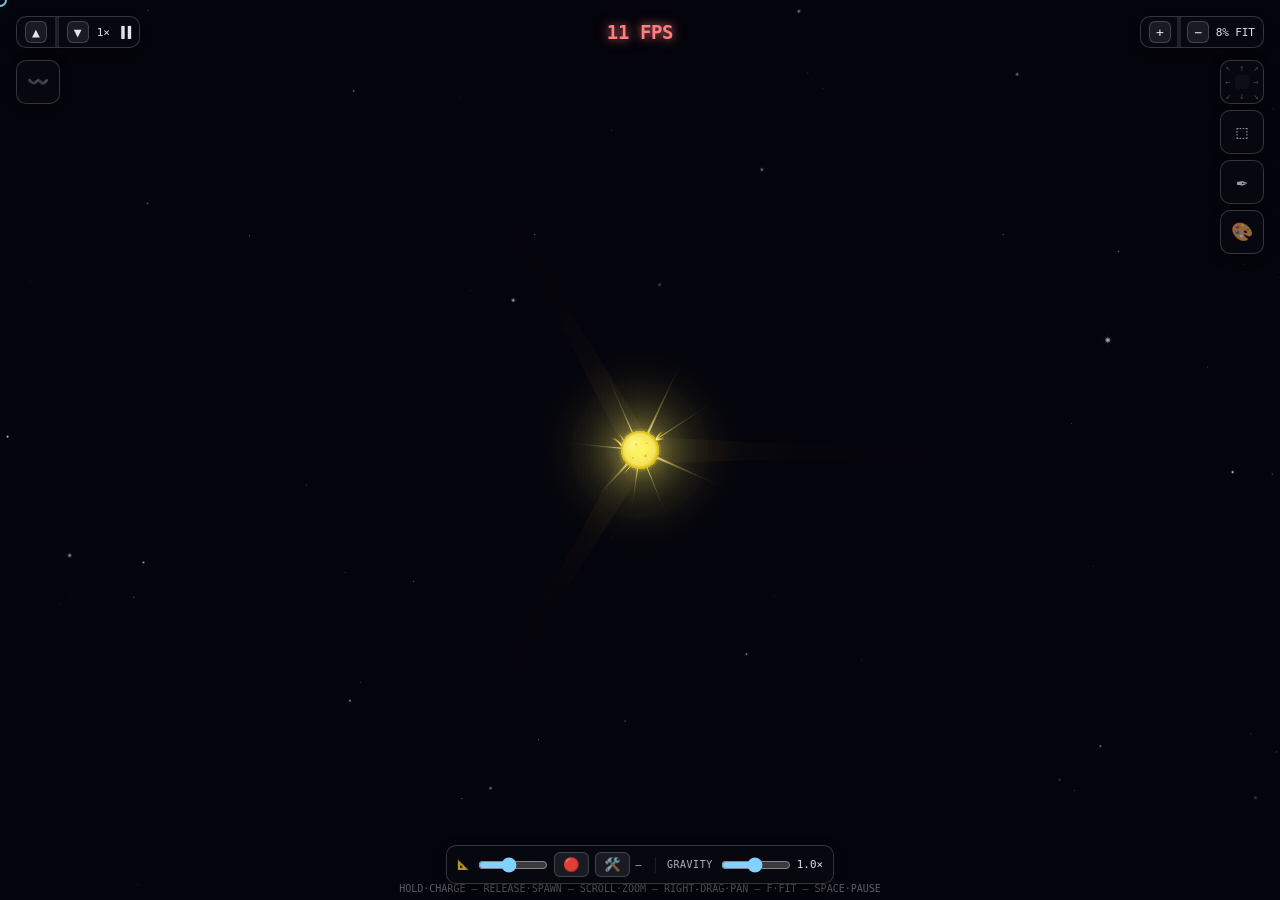
==== commit d2077927: "update" ====
--- a/index.html
+++ b/index.html
@@ -47,31 +47,28 @@
 <!-- DEBUG TOGGLE (Below Pan Pad) -->
 <div id="debug-btn" title="Toggle Debug Panels" aria-label="Toggle Debug" role="button">〰️</div>
 
-<!-- DEBUG SATELLITES — 3 rays fanning right/below the debug button -->
-<div id="dbg-closeall" class="dbg-sat" title="Arrange panels — Tetris pack (randomized)" aria-label="Arrange panels" role="button">▦</div>
-<div id="dbg-reset"    class="dbg-sat" title="Undo last change (hold: reset to loaded profile)" aria-label="Undo" role="button">↶</div>
-<div id="dbg-arrange"  class="dbg-sat" title="Free Roam ⇄ Snap to Grid" aria-label="Free roam or snap to grid" role="button">⊞</div>
-<div id="dbg-expand"   class="dbg-sat" title="Open all panels to maximum size" aria-label="Expand all panels" role="button">⛶</div>
-<div id="dbg-glasses"  class="dbg-sat" title="Reading glasses — panel+console ratio ×1 ×2 ×3" aria-label="Interface ratio" role="button">👓</div>
+<!-- DEBUG SATELLITES — canvas-drawn now, not HTML. See
+     js/modules/ui/canvas-satellites.js and rules.md §8: satellites are
+     "virtual space" like debug panels, not real DOM elements with an
+     AIMS exception bolted on. -->
 
-<!-- AIMS TOGGLE (Below Debug Button) -->
+<!-- SELECTION TOOL (Below Debug Button — top of the AIMS/Painting/Selection
+     trio). No satellites of its own; tap toggles on/off, hold cycles
+     Box/Polygon/Pointer mode (wired in main.js — previously had NO wiring
+     anywhere, tapping did nothing). -->
+<div id="selection-btn" title="Toggle Selection Tool" aria-label="Toggle Selection Tool" role="button">⬚</div>
+
+<!-- AIMS TOGGLE (Below Selection Button) -->
 <div id="aims-btn" title="Toggle AIMS Input" aria-label="Toggle AIMS" role="button">✒️</div>
 
-<!-- AIMS SATELLITES — fanned left of aims-btn -->
-<div id="aims-sat-refresh" class="aims-sat" title="Refresh Map — clean re-register + rebuild" aria-label="Refresh AIMS map" role="button">↻</div>
-<div id="aims-sat-showmap" class="aims-sat" title="Show/Hide Map (debug only)" aria-label="Toggle AIMS map overlay" role="button">🗺️</div>
-<div id="aims-sat-zoom"    class="aims-sat" title="Zoom Enhancer — magnifier box" aria-label="Toggle zoom enhancer" role="button">🔍</div>
+<!-- AIMS SATELLITES — canvas-drawn now, see canvas-satellites.js -->
 
-<!-- PAINTING TOGGLE (Below AIMS Button) -->
+<!-- PAINTING TOGGLE (Below AIMS Button — lowest of the trio; the Master
+     Slider's top edge is anchored to this button's + its fan's bottom
+     edge, see master-slider-renderer.js) -->
 <div id="painting-btn" title="Toggle Painting Mode" aria-label="Toggle Painting" role="button">🎨</div>
 
-<!-- PAINTING SATELLITES — fanned left of painting-btn -->
-<div id="paint-sat-pause" class="paint-sat" title="Pause physics while drawing" aria-label="Toggle physics pause" role="button">⏸</div>
-<div id="paint-sat-spray" class="paint-sat" title="Spray brush on/off — hold: cycle spread" aria-label="Toggle spray brush" role="button">💨</div>
-<div id="paint-sat-size"  class="paint-sat" title="Reset brush size — hold: density/spacing, hold again: safe spacing" aria-label="Brush size and spacing" role="button">📏</div>
-
-<!-- SELECTION TOOL (Below Painting Button) -->
-<div id="selection-btn" title="Toggle Selection Tool" aria-label="Toggle Selection Tool" role="button">⬚</div>
+<!-- PAINTING SATELLITES — canvas-drawn now, see canvas-satellites.js -->
 
 <div id="ui" role="toolbar" aria-label="Planet & Gravity Controls">
   <span class="lbl">📐</span>
--- a/styles.css
+++ b/styles.css
@@ -155,54 +155,13 @@
 }
 #debug-btn:active  { transform: scale(0.92); }
 
-/* ── Debug satellites — 3 mini buttons (1/3 of debug btn) shooting out like
-      sun-rays to the right & below, at equal 30° steps (15°/45°/75°).
-      Positions derived from the debug button's centre + radius = --pad-size,
-      so they track --safe / --pad-size at any size. Same chrome as #debug-btn,
-      just smaller, and the same left/top spacing rhythm (var(--safe)). */
-.dbg-sat {
-    position: fixed;
-    z-index: 55;
-    width: calc(var(--pad-size) / 3);
-    height: calc(var(--pad-size) / 3);
-    background: var(--ui-bg);
-    border: 1px solid var(--ui-border);
-    border-radius: 6px;
-    backdrop-filter: blur(var(--glass-blur));
-    -webkit-backdrop-filter: blur(var(--glass-blur));
-    display: none; align-items: center; justify-content: center;
-    font-size: 9px; line-height: 1;
-    cursor: pointer;
-    touch-action: none; user-select: none;
-    box-shadow: 0 3px 8px rgba(0, 0, 0, 0.4);
-    transition: transform 0.1s, background 0.1s, border-color 0.2s;
-    padding: 0; margin: 0;
-    color: rgba(255,255,255,0.6);
-}
-/* Satellites (and the console-mode ray) exist ONLY while debug is on. Hidden =
-   display:none = no pointer events, so there are no phantom/overlapping taps
-   when debug is off. body.dbg-on is toggled by the 〰️ debug button. */
-body.dbg-on .dbg-sat { display: flex; }
-.dbg-sat:active { transform: scale(0.9); }
-.dbg-sat:hover  { background: rgba(30, 30, 50, 0.85); color: rgba(255,255,255,0.9); }
-
-/* Sun-ray fan — 5 mini buttons arcing down the RIGHT of the 〰️ debug button.
-   Radius 1.05×--pad-size from the debug centre (pulled in close), angle steps
-   24° so the inter-button gaps stay touch-safe (~4.5px at 44px pad). Rays at
-   -8°/16°/40°/64°/88° from horizontal; verified non-overlapping (each other
-   AND the debug button; AIMS ✒️ lives top-right, out of reach). Top ray is
-   the console-mode button (#gg-console-mode, in console-view). */
-#dbg-closeall { left: calc(var(--safe) + var(--pad-size) * 1.343); top: calc(var(--safe) + var(--pad-size) * 1.623); }
-#dbg-reset    { left: calc(var(--safe) + var(--pad-size) * 1.138); top: calc(var(--safe) + var(--pad-size) * 2.008); }
-#dbg-arrange  { left: calc(var(--safe) + var(--pad-size) * 0.794); top: calc(var(--safe) + var(--pad-size) * 2.277); }
-#dbg-expand   { left: calc(var(--safe) + var(--pad-size) * 0.370); top: calc(var(--safe) + var(--pad-size) * 2.383); }
-#dbg-glasses  { left: calc(var(--safe) + var(--pad-size) * 1.224); top: calc(var(--safe) + var(--pad-size) * 0.777); }
-
-/* Console mode: the 4 action satellites are PANEL-mode tools — hidden while
-   the Live Text console owns the screen. Only the console/panel ray
-   (#gg-console-mode — not a .dbg-sat) survives in both debug modes. Must sit
-   AFTER `body.dbg-on .dbg-sat` so it wins the cascade. */
-body.dbg-console .dbg-sat { display: none; }
+/* Debug/AIMS/Painting satellites (.dbg-sat / .aims-sat / .paint-sat) used
+   to live here. Removed — they're canvas-drawn now (see
+   js/modules/ui/canvas-satellites.js) per rules.md §8: satellites are
+   "virtual space" like debug panels, not real DOM elements with an AIMS
+   exception bolted on. Console-mode visibility (body.dbg-console) is
+   handled by that module's own isActive() check now, same logic, just
+   not CSS-driven anymore. */
 
 /* Console row slider — lazy-built on row press, tweened thumb. */
 #gg-console .cslider { padding: 2px 8px 6px; }
@@ -224,9 +183,14 @@
     pointer-events: none;
 }
 
-#aims-btn {
-    position: fixed;
-    top: calc(var(--safe) + var(--pad-size) + var(--pad-size) + 6px);
+/* SELECTION TOOL BUTTON — top of the AIMS/Painting/Selection trio (was the
+   bottom one; reordered per direction: Selection → Aims → Painting,
+   top-to-bottom). Takes the exact slot the aims-btn used to occupy — same
+   formula, same 6px gap below pan-pad (pan-pad ends y=104, this starts
+   y=110). No satellites, so no fan-clearance literal needed here. */
+#selection-btn {
+    position: fixed;
+    top: calc(var(--safe) + var(--pad-size) * 2 + 6px);
     right: var(--safe);
     z-index: 55;
     width: var(--pad-size); height: var(--pad-size);
@@ -244,18 +208,20 @@
     padding: 0; margin: 0;
     color: rgba(255,255,255,0.6);
 }
-#aims-btn:active { transform: scale(0.92); }
-#aims-btn.active {
-    background: rgba(30, 80, 50, 0.9);
-    border-color: rgba(130, 255, 160, 0.5);
-    color: rgba(130, 255, 160, 0.95);
-    box-shadow: 0 0 12px rgba(130, 255, 160, 0.2), 0 4px 12px rgba(0,0,0,0.4);
-}
-
-/* PAINTING BUTTON — Below AIMS */
-#painting-btn {
-    position: fixed;
-    top: calc(var(--safe) + var(--pad-size) + var(--pad-size) + var(--pad-size) + 12px);
+#selection-btn:active { transform: scale(0.92); }
+#selection-btn.active {
+    background: rgba(90, 70, 20, 0.9);
+    border-color: rgba(255, 200, 80, 0.7);
+    color: rgba(255, 200, 80, 0.95);
+    box-shadow: 0 0 12px rgba(255, 200, 80, 0.25), 0 4px 12px rgba(0,0,0,0.4);
+}
+
+/* AIMS BUTTON — middle of the trio. Takes the exact slot painting-btn used
+   to occupy (same formula), sitting a clean 6px below selection-btn
+   (154 → 160), since selection-btn has no fan to clear. */
+#aims-btn {
+    position: fixed;
+    top: calc(var(--safe) + var(--pad-size) * 3 + 12px);
     right: var(--safe);
     z-index: 55;
     width: var(--pad-size); height: var(--pad-size);
@@ -273,21 +239,39 @@
     padding: 0; margin: 0;
     color: rgba(255,255,255,0.6);
 }
-#painting-btn:active { transform: scale(0.92); }
-#painting-btn.active {
-    background: rgba(80, 30, 60, 0.9);
-    border-color: rgba(255, 130, 200, 0.5);
-    color: rgba(255, 130, 200, 0.95);
-    box-shadow: 0 0 12px rgba(255, 130, 200, 0.2), 0 4px 12px rgba(0,0,0,0.4);
-}
-
-/* SELECTION TOOL BUTTON — beneath painting-btn's full satellite fan (which
-   reaches down to y≈233 at pad=44/safe=16 — see the paint-sat fan comment
-   above), not just beneath painting-btn itself. +48px literal instead of
-   the column's usual +6px-per-step rhythm, specifically to clear that fan. */
-#selection-btn {
-    position: fixed;
-    top: calc(var(--safe) + var(--pad-size) * 4 + 48px);
+#aims-btn:active { transform: scale(0.92); }
+/* Long-press mode switch (Real ⇄ Fake AIMS resolution) — a brief gold
+   pulse so the switch is felt even though it's silent otherwise (no
+   change to icon or on/off state, just which resolution mode is active).
+   See rules.md §8. */
+#aims-btn.mode-flash {
+    box-shadow: 0 0 18px rgba(255, 200, 80, 0.7), 0 4px 12px rgba(0,0,0,0.4);
+    border-color: rgba(255, 200, 80, 0.9);
+    transition: box-shadow 0.15s, border-color 0.15s;
+}
+#aims-btn.active {
+    background: rgba(30, 80, 50, 0.9);
+    border-color: rgba(130, 255, 160, 0.5);
+    color: rgba(130, 255, 160, 0.95);
+    box-shadow: 0 0 12px rgba(130, 255, 160, 0.2), 0 4px 12px rgba(0,0,0,0.4);
+}
+
+/* PAINTING BUTTON — bottom of the trio. FIX: was safe+pad*4+25.3px,
+   pushed down to clear the old satellite fan's reach — that made this
+   gap 13.3px while every other gap in the column (pan-pad→selection,
+   selection→aims) is a clean 6px. Not equally spaced, confirmed by
+   direct calculation. Restored to the SAME +6-per-step rhythm as the
+   rest of the column (selection: +6, aims: +12, painting: +18) — pan-pad
+   is the reference point this whole column's rhythm is built from.
+   Satellite fan clearance is no longer this button's problem to solve —
+   satellites are moving to canvas rendering (see rules.md), where they
+   layer over the HTML buttons instead of needing the buttons themselves
+   pushed out of the way. This is still the button the Master Slider
+   anchors its top edge to (master-slider-renderer.js), since it's the
+   lowest of the three. */
+#painting-btn {
+    position: fixed;
+    top: calc(var(--safe) + var(--pad-size) * 4 + 18px);
     right: var(--safe);
     z-index: 55;
     width: var(--pad-size); height: var(--pad-size);
@@ -305,66 +289,18 @@
     padding: 0; margin: 0;
     color: rgba(255,255,255,0.6);
 }
-#selection-btn:active { transform: scale(0.92); }
-#selection-btn.active {
-    background: rgba(90, 70, 20, 0.9);
-    border-color: rgba(255, 200, 80, 0.7);
-    color: rgba(255, 200, 80, 0.95);
-    box-shadow: 0 0 12px rgba(255, 200, 80, 0.25), 0 4px 12px rgba(0,0,0,0.4);
-}
-
-/* ── AIMS / PAINTING satellites — same chrome family as .dbg-sat, hidden
-      until their parent toggle is ON. Gated with the CSS sibling combinator
-      directly off the parent button's own .active class (#aims-btn.active ~
-      .aims-sat) rather than a body-level class — one less state to keep in
-      sync, tied straight to the exact class that's already proven to toggle
-      correctly (painting-btn.active has always worked). Fanned LEFT from
-      their anchor buttons since both sit on the right screen edge. */
-.aims-sat, .paint-sat {
-    position: fixed;
-    z-index: 55;
-    width: calc(var(--pad-size) / 3);
-    height: calc(var(--pad-size) / 3);
-    background: var(--ui-bg);
-    border: 1px solid var(--ui-border);
-    border-radius: 6px;
-    backdrop-filter: blur(var(--glass-blur));
-    -webkit-backdrop-filter: blur(var(--glass-blur));
-    display: none; align-items: center; justify-content: center;
-    font-size: 9px; line-height: 1;
-    cursor: pointer;
-    touch-action: none; user-select: none;
-    box-shadow: 0 3px 8px rgba(0, 0, 0, 0.4);
-    transition: transform 0.1s, background 0.1s, border-color 0.2s;
-    padding: 0; margin: 0;
-    color: rgba(255,255,255,0.6);
-}
-#aims-btn.active ~ .aims-sat     { display: flex; }
-#painting-btn.active ~ .paint-sat { display: flex; }
-.aims-sat:active, .paint-sat:active { transform: scale(0.9); }
-.aims-sat:hover, .paint-sat:hover  { background: rgba(30, 30, 50, 0.85); color: rgba(255,255,255,0.9); }
-.aims-sat.active, .paint-sat.active {
-    background: rgba(30, 80, 50, 0.9);
-    border-color: rgba(130, 255, 160, 0.5);
-    color: rgba(130, 255, 160, 0.95);
-}
-
-/* AIMS fan — angles -15°/10°/35°, radius 0.70×--pad-size. Verified against
-   real pixel math (pad=44, safe=16): pan-pad ends at y=104, painting-btn
-   starts at y=160 — aims-btn's own row (110-154) leaves only ~6px of slack
-   on EITHER side, so this fan is shifted shallower/narrower than a symmetric
-   spread would allow. Satellite spans: -15°→[116.7,131.4], 10°→[130.0,144.7],
-   35°→[142.3,157.0] — all clear of both neighbours by 3px+. */
-#aims-sat-refresh { right: calc(var(--safe) + var(--pad-size) * 1.010); top: calc(var(--safe) + var(--pad-size) * 2.152 + 6px); }
-#aims-sat-showmap { right: calc(var(--safe) + var(--pad-size) * 1.023); top: calc(var(--safe) + var(--pad-size) * 2.455 + 6px); }
-#aims-sat-zoom    { right: calc(var(--safe) + var(--pad-size) * 0.907); top: calc(var(--safe) + var(--pad-size) * 2.735 + 6px); }
-
-/* Painting fan — angles 0°/35°/70°, radius 1.05×--pad-size. Spans
-   [174.7,189.3], [201.2,215.8], [218.1,232.8] — selection-btn (below) starts
-   at y=240, giving the widest satellite (70°) ~7px clearance. */
-#paint-sat-pause { right: calc(var(--safe) + var(--pad-size) * 1.383); top: calc(var(--safe) + var(--pad-size) * 3.333 + 12px); }
-#paint-sat-spray { right: calc(var(--safe) + var(--pad-size) * 1.194); top: calc(var(--safe) + var(--pad-size) * 3.936 + 12px); }
-#paint-sat-size  { right: calc(var(--safe) + var(--pad-size) * 0.692); top: calc(var(--safe) + var(--pad-size) * 4.320 + 12px); }
+#painting-btn:active { transform: scale(0.92); }
+#painting-btn.active {
+    background: rgba(80, 30, 60, 0.9);
+    border-color: rgba(255, 130, 200, 0.5);
+    color: rgba(255, 130, 200, 0.95);
+    box-shadow: 0 0 12px rgba(255, 130, 200, 0.2), 0 4px 12px rgba(0,0,0,0.4);
+}
+
+/* .aims-sat / .paint-sat CSS used to live here. Removed — canvas-drawn
+   now (js/modules/ui/canvas-satellites.js). The same geometry (radius
+   0.70×pad+7.5px, angles -15°/10°/35°, fanned left) is preserved exactly,
+   just expressed as JS constants (_polarLeft()) instead of calc(). */
 #debug-btn.active  {
     background: rgba(30, 60, 90, 0.9);
     border-color: rgba(130, 210, 255, 0.5);
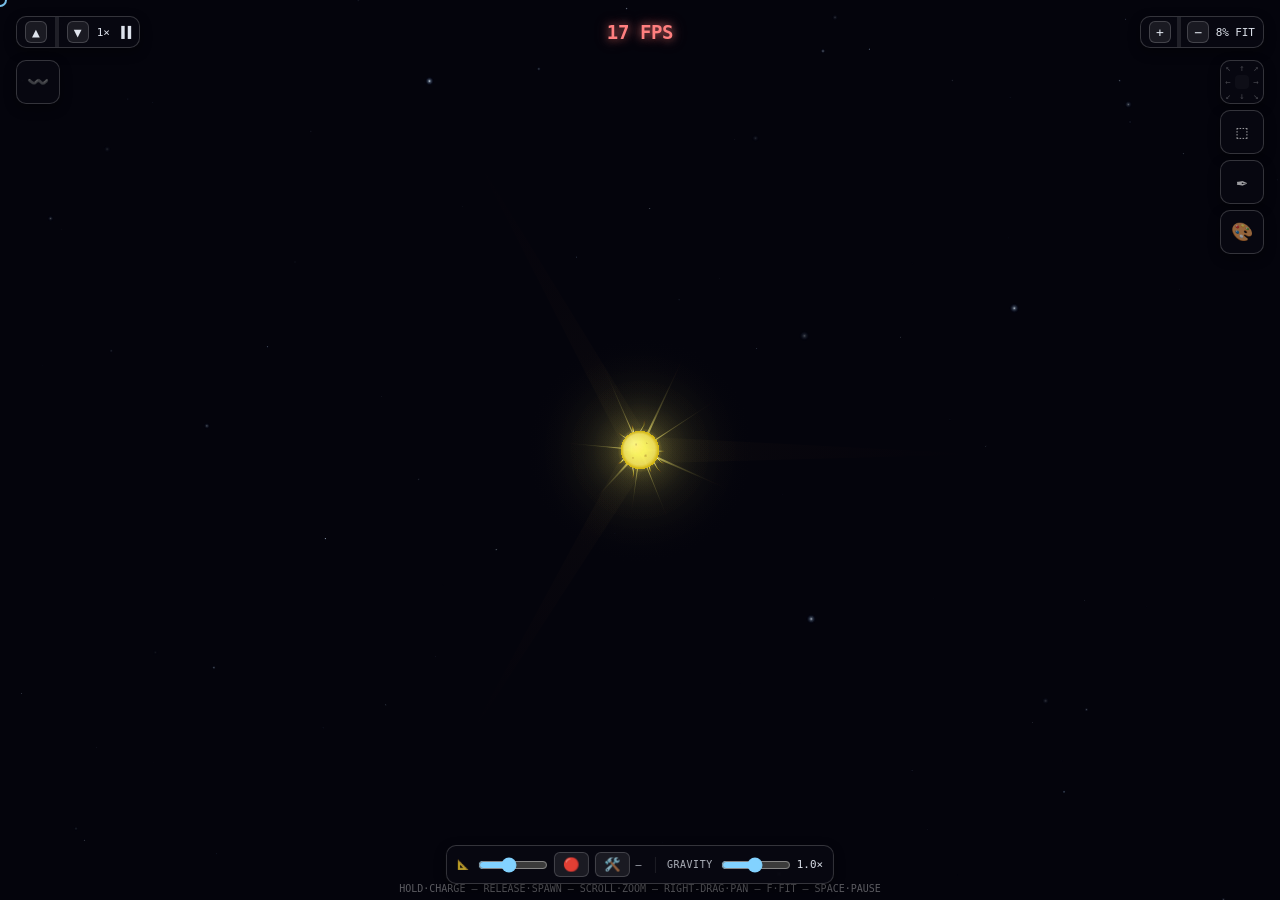
==== commit f0ac9894: "update" ====
--- a/index.html
+++ b/index.html
@@ -45,7 +45,7 @@
 </div>
 
 <!-- DEBUG TOGGLE (Below Pan Pad) -->
-<div id="debug-btn" title="Toggle Debug Panels" aria-label="Toggle Debug" role="button">〰️</div>
+<div id="debug-btn" title="Toggle Debug Panels (hold to switch console/panel mode)" aria-label="Toggle Debug" role="button">〰️</div>
 
 <!-- DEBUG SATELLITES — canvas-drawn now, not HTML. See
      js/modules/ui/canvas-satellites.js and rules.md §8: satellites are
--- a/styles.css
+++ b/styles.css
@@ -240,11 +240,12 @@
     color: rgba(255,255,255,0.6);
 }
 #aims-btn:active { transform: scale(0.92); }
-/* Long-press mode switch (Real ⇄ Fake AIMS resolution) — a brief gold
-   pulse so the switch is felt even though it's silent otherwise (no
-   change to icon or on/off state, just which resolution mode is active).
-   See rules.md §8. */
-#aims-btn.mode-flash {
+/* Long-press mode-switch feedback — a brief gold pulse so a silent
+   long-press action (no icon/on-off change, just an internal mode
+   flip) is still felt. Shared by aims-btn (Trackpad/Joystick/Offset
+   cycle) and debug-btn (console/panel toggle, folded in from the
+   removed standalone mode button). See rules.md §8. */
+.mode-flash {
     box-shadow: 0 0 18px rgba(255, 200, 80, 0.7), 0 4px 12px rgba(0,0,0,0.4);
     border-color: rgba(255, 200, 80, 0.9);
     transition: box-shadow 0.15s, border-color 0.15s;
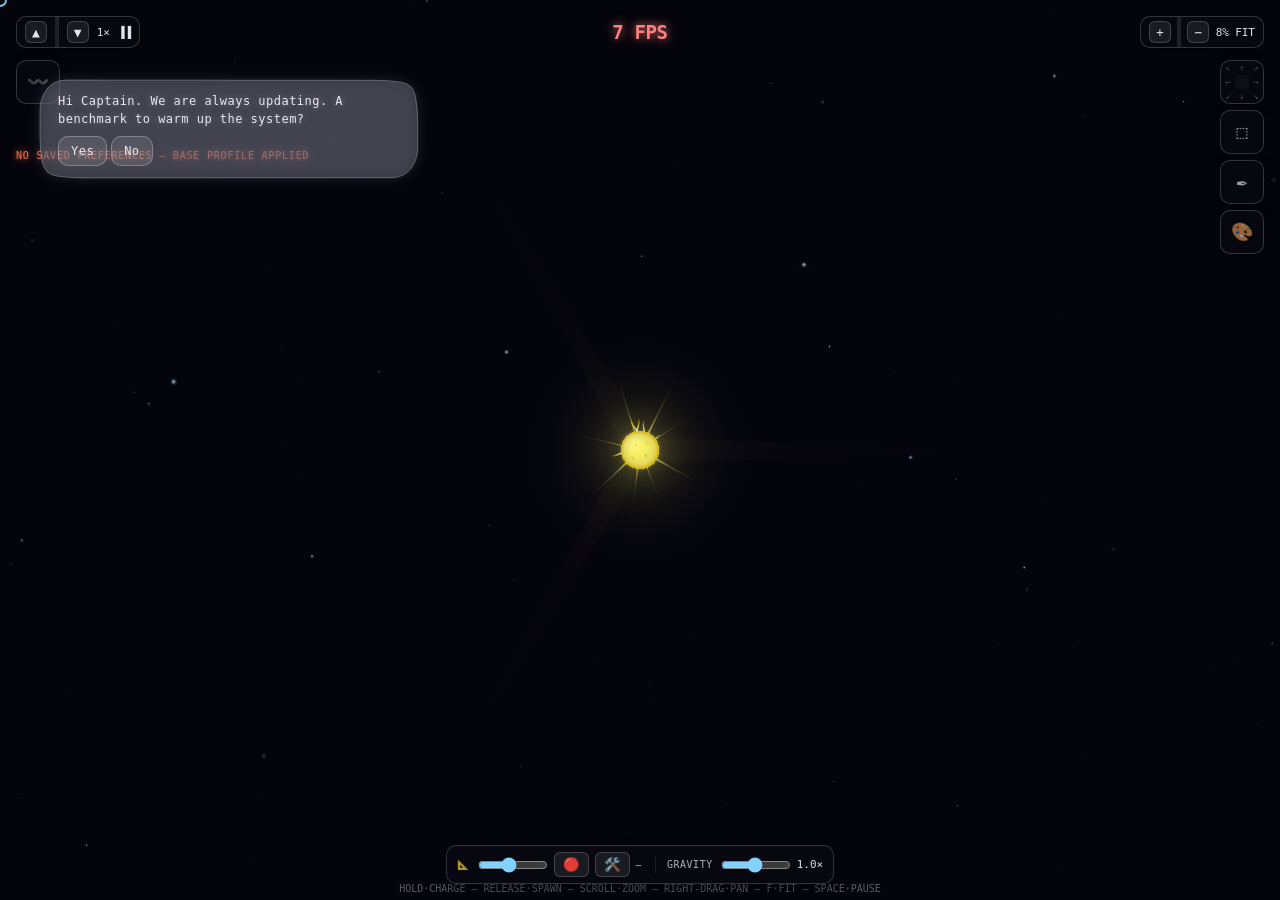
==== commit 1e2093ee: "update" ====
--- a/index.html
+++ b/index.html
@@ -23,6 +23,19 @@
 <!-- Top Middle Fps Counter -->
 <div id="fpsCounter" role="toolbar" aria-label="Frames per second" class="fps-counter">0 FPS</div>
 
+<!-- AUTOMATIC — the Governor gone fully automatic (live self-tuning).
+     Beneath the FPS text; shown with debug like the bench button. -->
+<div id="auto-btn" title="Governor Automatic — live self-tuning" aria-label="Governor Automatic" role="button">AUTOMATIC</div>
+
+<!-- THE WEIRD — three dice, three intensities of random evolution. Each
+     press rolls one evaluated round: 3 random knobs, random math, group
+     verdict, group revert on loss. Also fires by itself inside AUTOMATIC. -->
+<div id="weird-bar" aria-label="Random Evolution Dice">
+  <div class="weird-die" data-die="1" title="Weird — random evolution ×1" role="button">🎲1</div>
+  <div class="weird-die" data-die="2" title="Weirder — random evolution ×2" role="button">🎲2</div>
+  <div class="weird-die" data-die="3" title="Weirdest — random evolution ×3" role="button">🎲3</div>
+</div>
+
 <!-- BEST PREFERENCES / benchmark button (under FPS counter, shown when debug is on) -->
 <div id="bench-btn" title="Benchmark this device & save best preferences" aria-label="Best Preferences" role="button">BEST PREFERENCES</div>
 <!-- Benchmark history strip: runs completed + score/improvement (shown when prefs exist) -->
@@ -69,6 +82,11 @@
 <div id="painting-btn" title="Toggle Painting Mode" aria-label="Toggle Painting" role="button">🎨</div>
 
 <!-- PAINTING SATELLITES — canvas-drawn now, see canvas-satellites.js -->
+
+<!-- BENCHMARK LIVE STRIP — plain text above the bottom bar while a run is on.
+     No animation. The 🔴 (clear) button in the bar below stops the run and
+     resets the screen to a clean slate. -->
+<div id="bench-live" aria-hidden="true">Benchmarking... 🔴 Stop.</div>
 
 <div id="ui" role="toolbar" aria-label="Planet & Gravity Controls">
   <span class="lbl">📐</span>
--- a/styles.css
+++ b/styles.css
@@ -58,6 +58,22 @@
 #zoom-bar { top: var(--safe); right: var(--safe); }
 #ui { bottom: var(--safe); left: 50%; transform: translateX(-50%); max-width: 98vw; }
 
+/* BENCHMARK LIVE STRIP — plain text, no animation, sits just above #ui.
+   pointer-events none: it labels the 🔴 in the bar, it never eats a tap. */
+#bench-live {
+    position: fixed;
+    bottom: calc(var(--safe) + 54px);
+    left: 50%; transform: translateX(-50%);
+    z-index: 50;
+    display: none;
+    font-family: var(--ui-font); font-size: 12px; font-weight: 700;
+    letter-spacing: 0.04em;
+    color: var(--ui-text);
+    text-shadow: 0 1px 3px rgba(0,0,0,0.8);
+    pointer-events: none; user-select: none; white-space: nowrap;
+}
+#bench-live.on { display: block; }
+
 /* ========================================
 5. INTERACTIVE ELEMENTS
 ======================================== */
@@ -357,7 +373,9 @@
    stays intact — the benchmark is still reachable via the Tetris fan 🏆 —
    and !important beats the .on toggle, so nothing can re-show it until this
    rule is deleted. */
-#bench-btn {
+/* AUTOMATIC — governor live self-tuning toggle, directly beneath the FPS
+   text. Same glass language as the bench button; green when engaged. */
+#auto-btn {
     display: none !important;
     position: fixed;
     top: calc(var(--safe) + 36px);
@@ -380,6 +398,62 @@
     touch-action: none; user-select: none;
     transition: transform 0.1s, background 0.1s, color 0.2s;
 }
+#auto-btn.on      { display: inline-flex !important; }
+#auto-btn:active  { transform: translateX(-50%) scale(0.94); }
+#auto-btn.engaged { color: #8fe08f; border-color: rgba(143,224,143,0.6); }
+
+/* THE WEIRD — three dice in a row beneath AUTOMATIC. Same glass; a die
+   flashes gold while its round is being judged. */
+#weird-bar {
+    position: fixed;
+    top: calc(var(--safe) + 64px);
+    left: 50%;
+    transform: translateX(-50%);
+    z-index: 60;
+    display: none;
+    gap: 6px;
+}
+#weird-bar.on { display: flex; }
+.weird-die {
+    display: inline-flex; align-items: center; justify-content: center;
+    height: 22px; padding: 0 10px;
+    font-family: var(--ui-font); font-size: 11px; font-weight: 700;
+    color: var(--ui-accent);
+    background: var(--ui-bg);
+    border: 1px solid var(--ui-border);
+    border-radius: 11px;
+    backdrop-filter: blur(var(--glass-blur));
+    -webkit-backdrop-filter: blur(var(--glass-blur));
+    box-shadow: 0 3px 8px rgba(0,0,0,0.4);
+    cursor: pointer; white-space: nowrap;
+    touch-action: none; user-select: none;
+}
+.weird-die:active  { transform: scale(0.94); }
+.weird-die.rolling { color: #ffd77f; border-color: rgba(255,215,127,0.6); }
+
+#bench-btn {
+    display: none !important;
+    position: fixed;
+    top: calc(var(--safe) + 92px);
+    left: 50%;
+    transform: translateX(-50%);
+    z-index: 60;
+    display: none;
+    align-items: center; justify-content: center;
+    height: 22px; padding: 0 12px;
+    font-family: var(--ui-font); font-size: 11px; font-weight: 700;
+    letter-spacing: 0.06em;
+    color: var(--ui-accent);
+    background: var(--ui-bg);
+    border: 1px solid var(--ui-border);
+    border-radius: 11px;
+    backdrop-filter: blur(var(--glass-blur));
+    -webkit-backdrop-filter: blur(var(--glass-blur));
+    box-shadow: 0 3px 8px rgba(0,0,0,0.4);
+    cursor: pointer; white-space: nowrap;
+    touch-action: none; user-select: none;
+    transition: transform 0.1s, background 0.1s, color 0.2s;
+}
 #bench-btn.on     { display: inline-flex; }
 #bench-btn:active { transform: translateX(-50%) scale(0.94); }
 #bench-btn.busy   { color: #ffd77f; border-color: rgba(255,215,127,0.6); }
@@ -387,7 +461,7 @@
 /* Benchmark history strip — runs + score/improvement, just under the button. */
 #bench-info {
     position: fixed;
-    top: calc(var(--safe) + 62px);
+    top: calc(var(--safe) + 118px);
     left: 50%;
     transform: translateX(-50%);
     z-index: 60;
